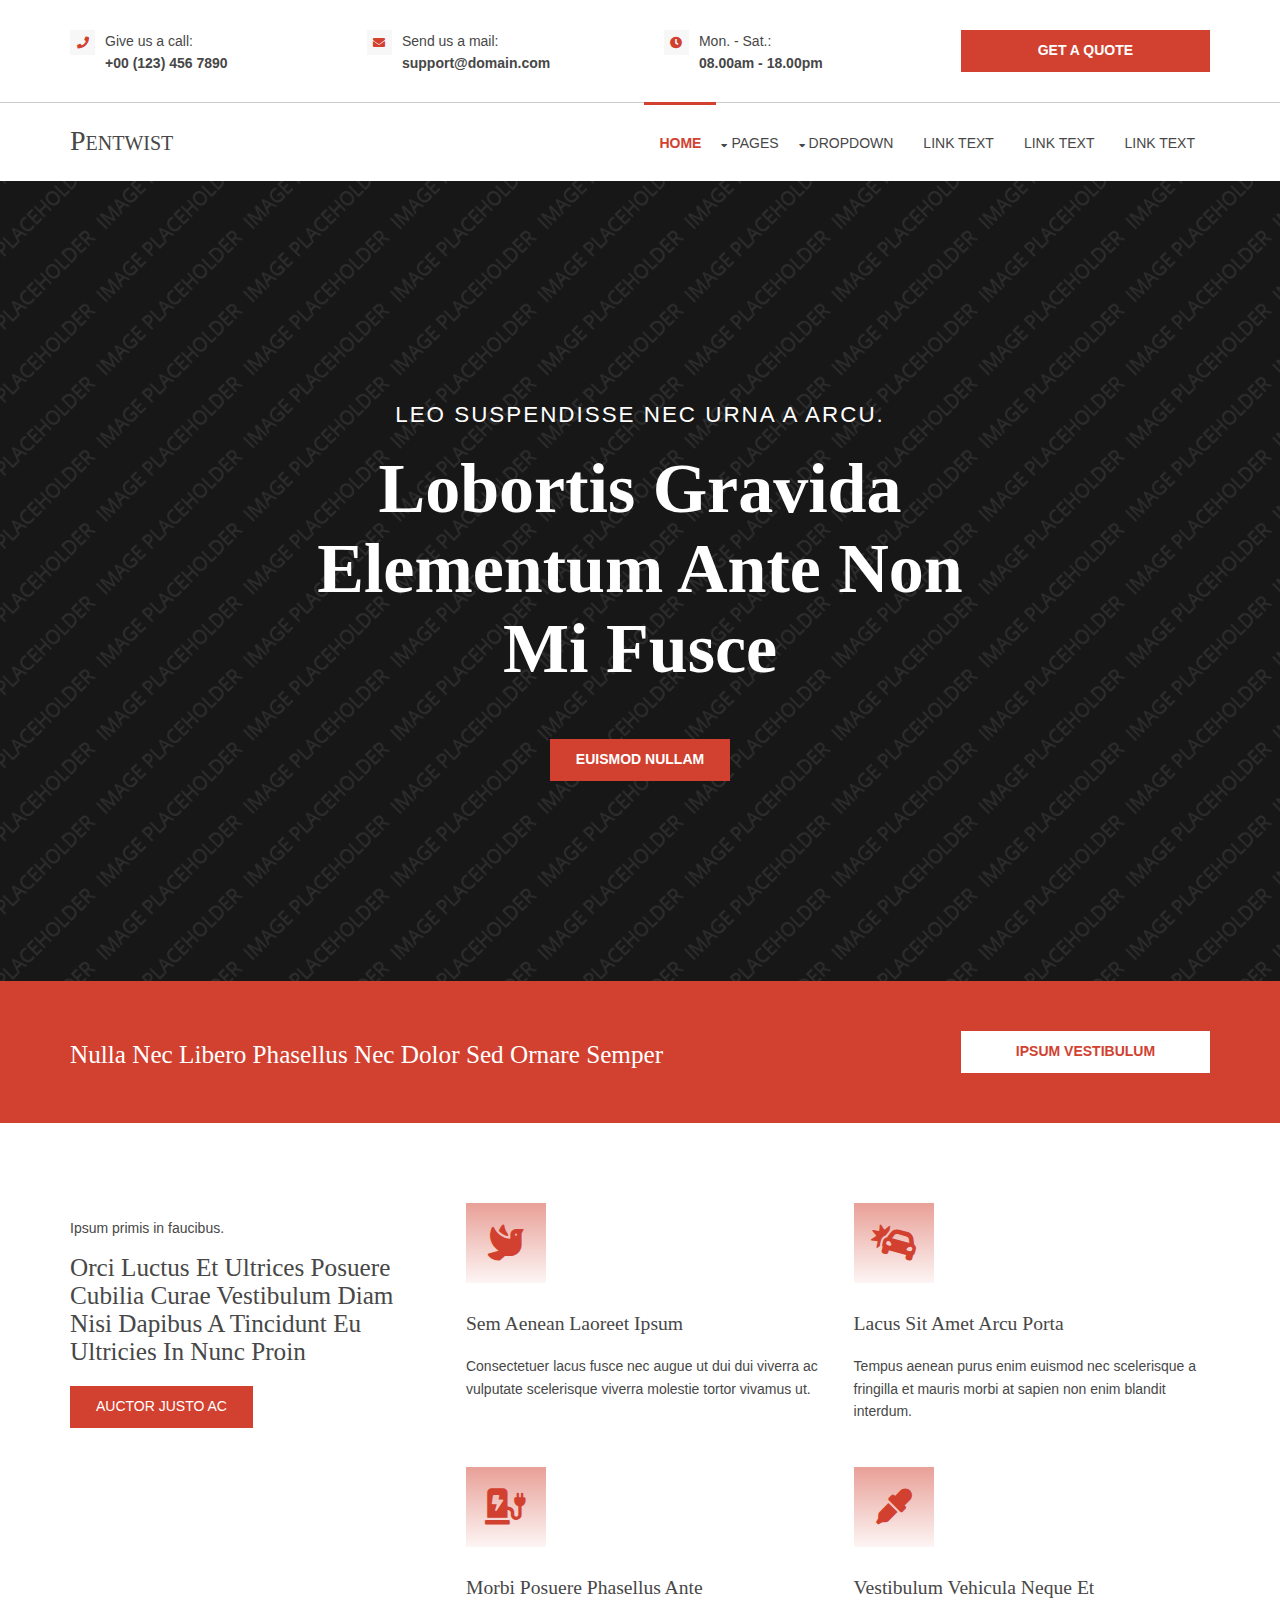
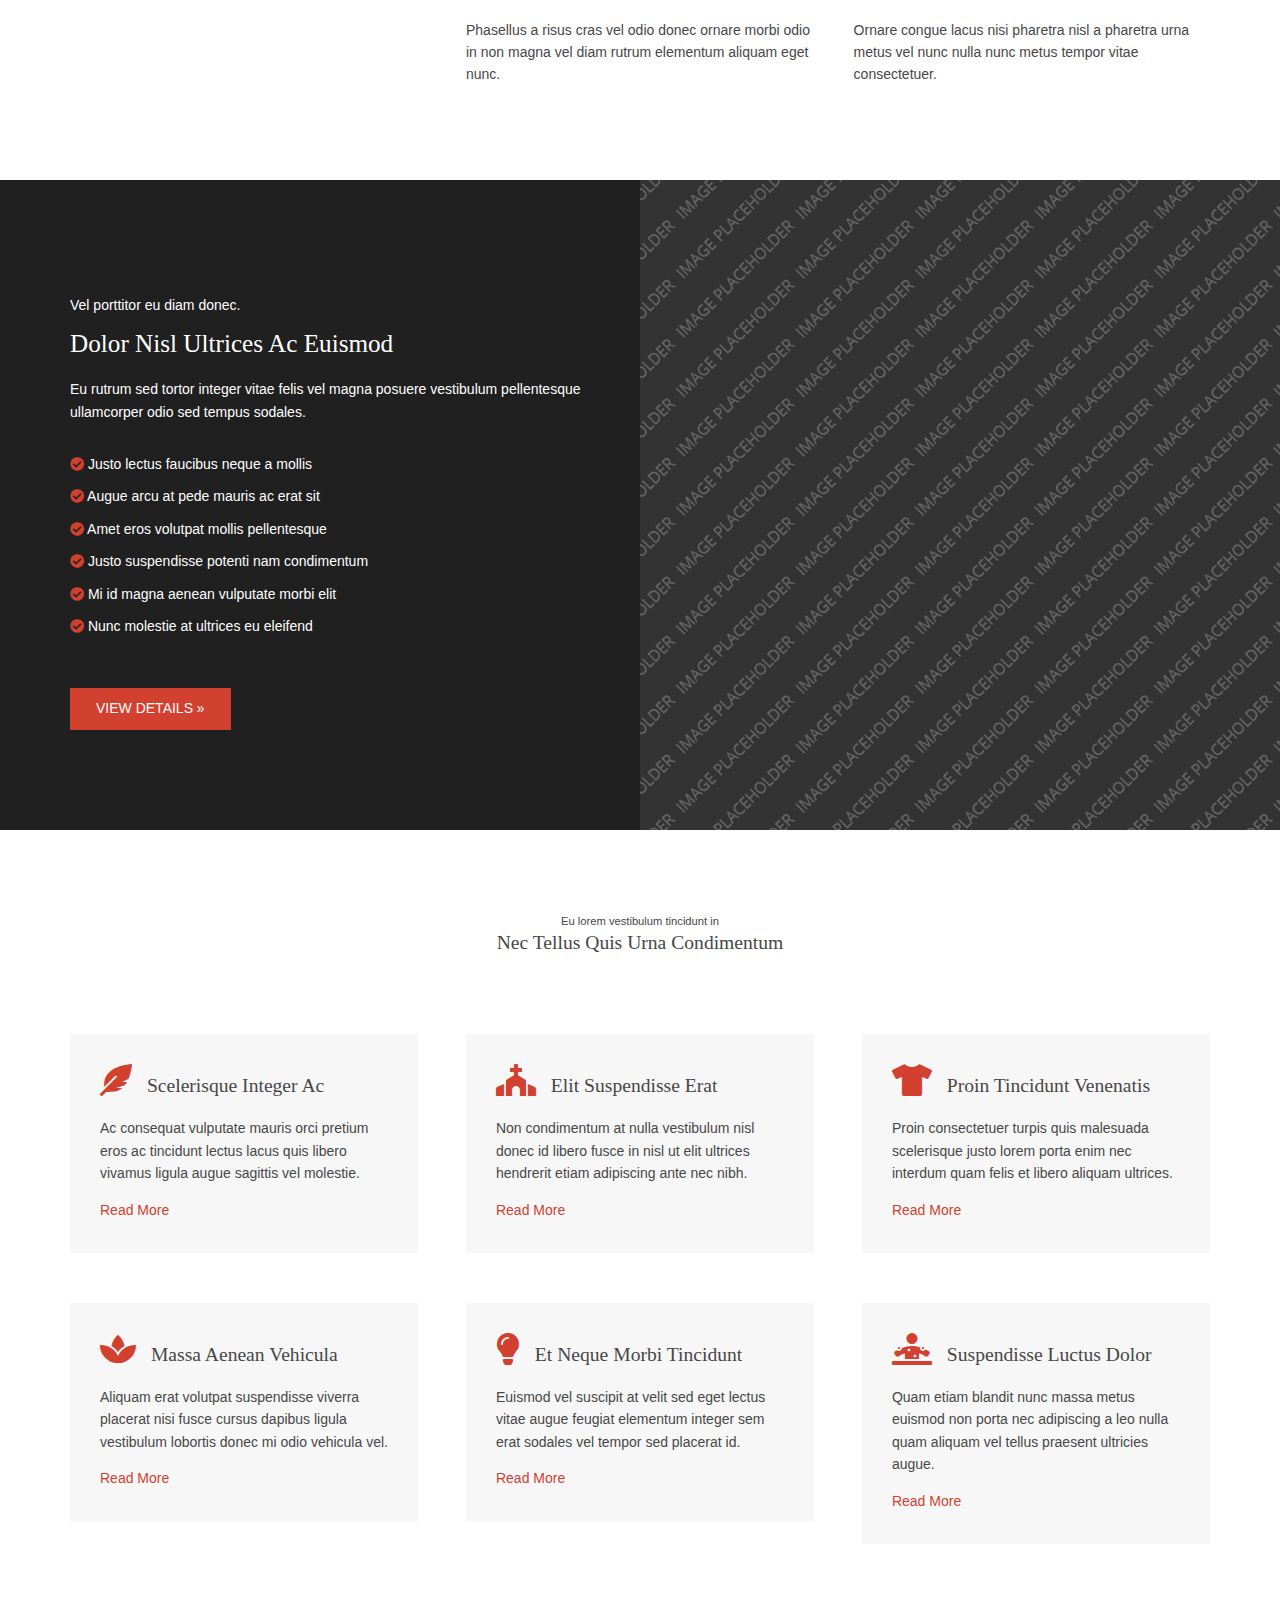
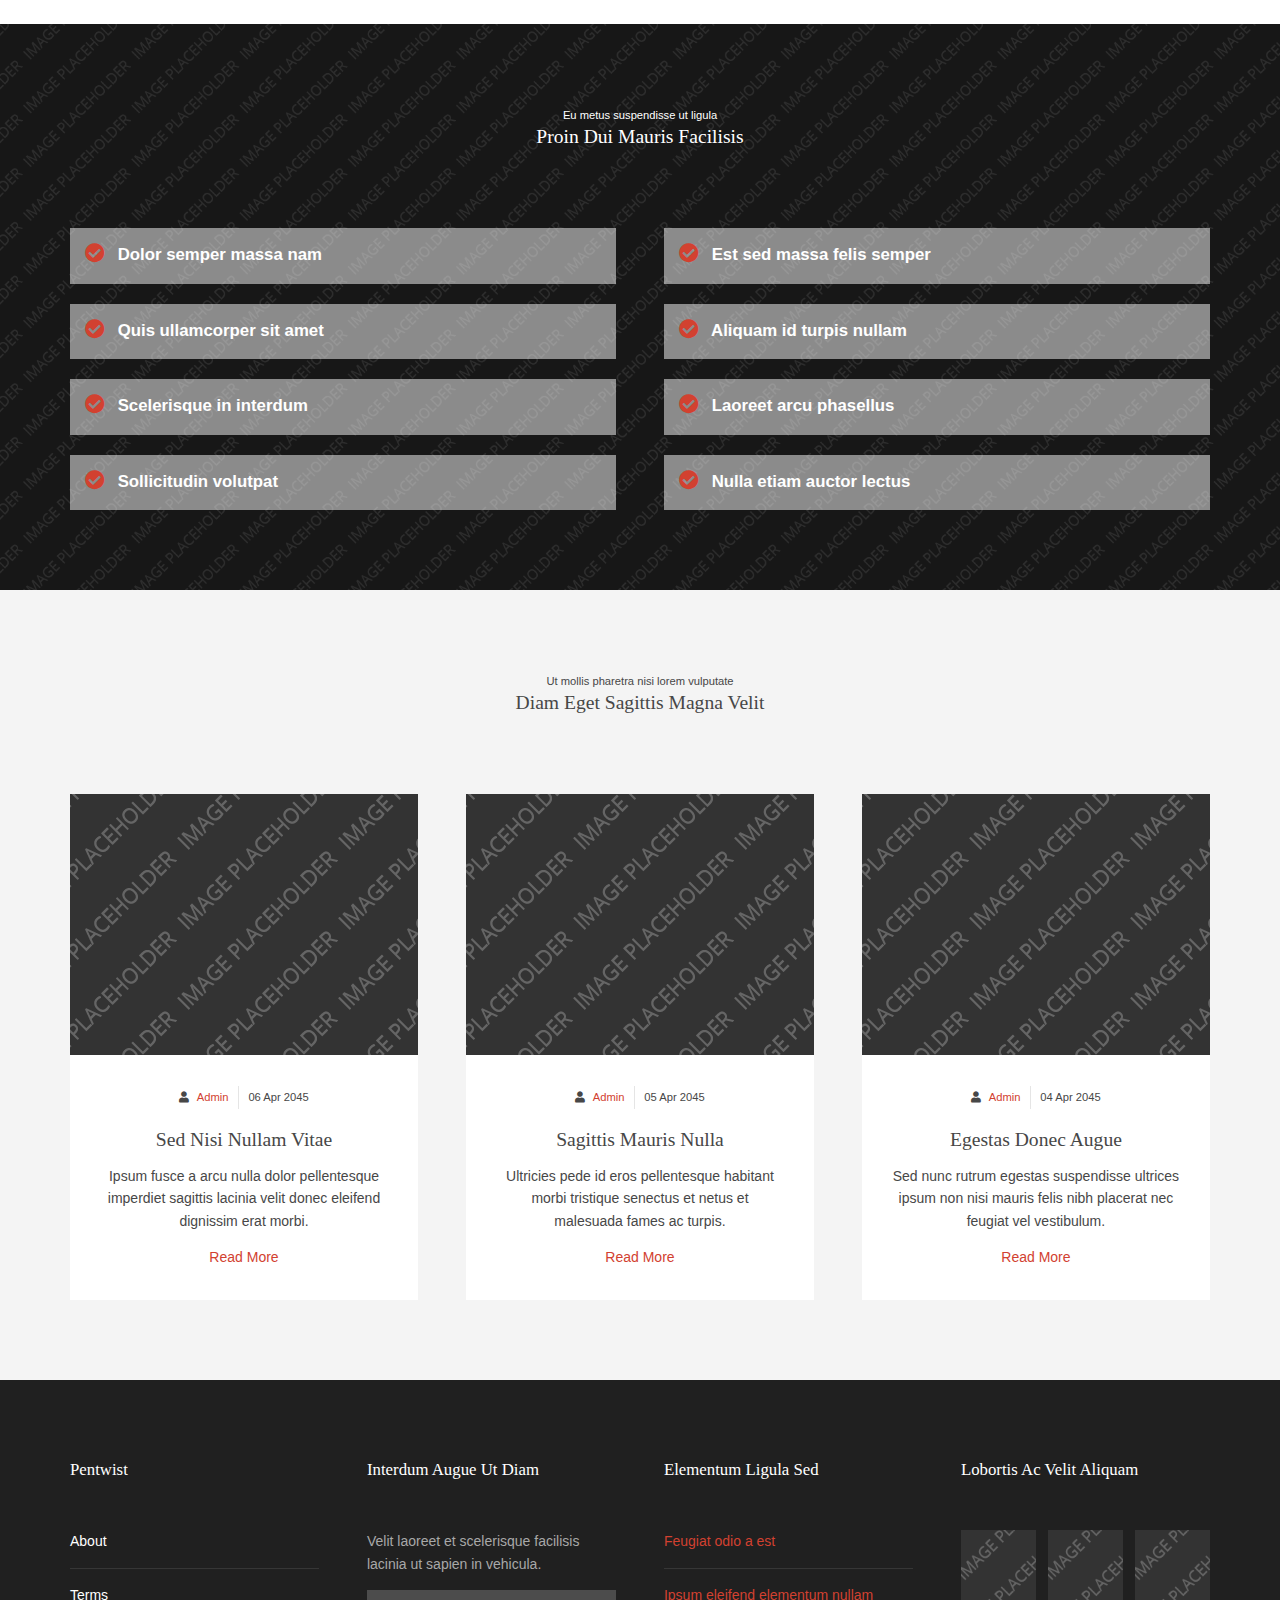
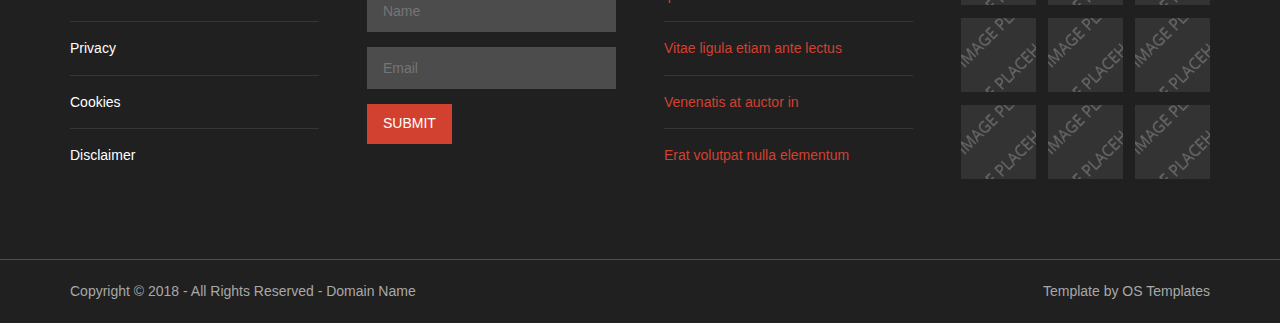
==== index.html @ d720ddd4 "add template" ====
<!DOCTYPE html>
<!--
Template Name: Pentwist
Author: <a href="https://www.os-templates.com/">OS Templates</a>
Author URI: https://www.os-templates.com/
Copyright: OS-Templates.com
Licence: Free to use under our free template licence terms
Licence URI: https://www.os-templates.com/template-terms
-->
<html lang="">
<!-- To declare your language - read more here: https://www.w3.org/International/questions/qa-html-language-declarations -->
<head>
<title>Pentwist</title>
<meta charset="utf-8">
<meta name="viewport" content="width=device-width, initial-scale=1.0, maximum-scale=1.0, user-scalable=no">
<link href="layout/styles/layout.css" rel="stylesheet" type="text/css" media="all">
</head>
<body id="top">
<!-- ################################################################################################ -->
<!-- ################################################################################################ -->
<!-- ################################################################################################ -->
<div class="wrapper row0">
  <section id="ctdetails" class="hoc clear"> 
    <!-- ################################################################################################ -->
    <ul class="nospace clear">
      <li class="one_quarter first">
        <div class="block clear"><a href="#"><i class="fas fa-phone"></i></a> <span>Give us a call: <strong>+00 (123) 456 7890</strong></span></div>
      </li>
      <li class="one_quarter">
        <div class="block clear"><a href="#"><i class="fas fa-envelope"></i></a> <span>Send us a mail: <strong>support@domain.com</strong></span></div>
      </li>
      <li class="one_quarter">
        <div class="block clear"><a href="#"><i class="fas fa-clock"></i></a> <span>Mon. - Sat.: <strong>08.00am - 18.00pm</strong></span></div>
      </li>
      <li class="one_quarter"><a class="btn" href="#"><strong>Get A Quote</strong></a></li>
    </ul>
    <!-- ################################################################################################ -->
  </section>
</div>
<!-- ################################################################################################ -->
<!-- ################################################################################################ -->
<!-- ################################################################################################ -->
<div class="wrapper row1">
  <header id="header" class="hoc clear">
    <div id="logo" class="fl_left"> 
      <!-- ################################################################################################ -->
      <h1><a href="index.html">Pentwist</a></h1>
      <!-- ################################################################################################ -->
    </div>
    <nav id="mainav" class="fl_right"> 
      <!-- ################################################################################################ -->
      <ul class="clear">
        <li class="active"><a href="index.html">Home</a></li>
        <li><a class="drop" href="#">Pages</a>
          <ul>
            <li><a href="pages/gallery.html">Gallery</a></li>
            <li><a href="pages/full-width.html">Full Width</a></li>
            <li><a href="pages/sidebar-left.html">Sidebar Left</a></li>
            <li><a href="pages/sidebar-right.html">Sidebar Right</a></li>
            <li><a href="pages/basic-grid.html">Basic Grid</a></li>
            <li><a href="pages/font-icons.html">Font Icons</a></li>
          </ul>
        </li>
        <li><a class="drop" href="#">Dropdown</a>
          <ul>
            <li><a href="#">Level 2</a></li>
            <li><a class="drop" href="#">Level 2 + Drop</a>
              <ul>
                <li><a href="#">Level 3</a></li>
                <li><a href="#">Level 3</a></li>
                <li><a href="#">Level 3</a></li>
              </ul>
            </li>
            <li><a href="#">Level 2</a></li>
          </ul>
        </li>
        <li><a href="#">Link Text</a></li>
        <li><a href="#">Link Text</a></li>
        <li><a href="#">Link Text</a></li>
      </ul>
      <!-- ################################################################################################ -->
    </nav>
  </header>
</div>
<!-- ################################################################################################ -->
<!-- ################################################################################################ -->
<!-- ################################################################################################ -->
<div class="wrapper bgded overlay" style="background-image:url('images/demo/backgrounds/01.png');">
  <div id="pageintro" class="hoc clear"> 
    <!-- ################################################################################################ -->
    <article>
      <p>Leo suspendisse nec urna a arcu.</p>
      <h3 class="heading">Lobortis gravida elementum ante non mi fusce</h3>
      <footer><a class="btn" href="#"><strong>Euismod nullam</strong></a></footer>
    </article>
    <!-- ################################################################################################ -->
  </div>
</div>
<!-- ################################################################################################ -->
<!-- ################################################################################################ -->
<!-- ################################################################################################ -->
<div class="wrapper coloured">
  <article class="hoc cta clear"> 
    <!-- ################################################################################################ -->
    <h6 class="three_quarter first font-x2">Nulla nec libero phasellus nec dolor sed ornare semper</h6>
    <footer class="one_quarter"><a class="btn" href="#"><strong>Ipsum vestibulum</strong></a></footer>
    <!-- ################################################################################################ -->
  </article>
</div>
<!-- ################################################################################################ -->
<!-- ################################################################################################ -->
<!-- ################################################################################################ -->
<div class="wrapper row3">
  <main class="hoc container clear"> 
    <!-- main body -->
    <!-- ################################################################################################ -->
    <section>
      <article class="one_third first">
        <p>Ipsum primis in faucibus.</p>
        <h6 class="heading font-x2">Orci luctus et ultrices posuere cubilia curae vestibulum diam nisi dapibus a tincidunt eu ultricies in nunc proin</h6>
        <footer><a class="btn" href="#">Auctor justo ac</a></footer>
      </article>
      <div class="two_third">
        <ul class="nospace group">
          <li class="one_half first btmspace-30"><a href="#"><i class="icon btmspace-30 fas fa-dove"></i></a>
            <h6 class="heading">Sem aenean laoreet ipsum</h6>
            <p>Consectetuer lacus fusce nec augue ut dui dui viverra ac vulputate scelerisque viverra molestie tortor vivamus ut.</p>
          </li>
          <li class="one_half btmspace-30"><a href="#"><i class="icon btmspace-30 fas fa-car-crash"></i></a>
            <h6 class="heading">Lacus sit amet arcu porta</h6>
            <p>Tempus aenean purus enim euismod nec scelerisque a fringilla et mauris morbi at sapien non enim blandit interdum.</p>
          </li>
          <li class="one_half first"><a href="#"><i class="icon btmspace-30 fas fa-charging-station"></i></a>
            <h6 class="heading">Morbi posuere phasellus ante</h6>
            <p>Phasellus a risus cras vel odio donec ornare morbi odio in non magna vel diam rutrum elementum aliquam eget nunc.</p>
          </li>
          <li class="one_half last"><a href="#"><i class="icon btmspace-30 fas fa-eye-dropper"></i></a>
            <h6 class="heading">Vestibulum vehicula neque et</h6>
            <p>Ornare congue lacus nisi pharetra nisl a pharetra urna metus vel nunc nulla nunc metus tempor vitae consectetuer.</p>
          </li>
        </ul>
      </div>
    </section>
    <!-- ################################################################################################ -->
    <!-- / main body -->
    <div class="clear"></div>
  </main>
</div>
<!-- ################################################################################################ -->
<!-- ################################################################################################ -->
<!-- ################################################################################################ -->
<div class="wrapper bgded" style="background-image:url('images/demo/backgrounds/01.png');">
  <div class="hoc split clear">
    <section> 
      <!-- ################################################################################################ -->
      <p>Vel porttitor eu diam donec.</p>
      <h6 class="heading font-x2">Dolor nisl ultrices ac euismod</h6>
      <p class="btmspace-30">Eu rutrum sed tortor integer vitae felis vel magna posuere vestibulum pellentesque ullamcorper odio sed tempus sodales.</p>
      <ul class="nospace btmspace-50">
        <li class="btmspace-10"><i class="fas fa-check-circle"></i> Justo lectus faucibus neque a mollis</li>
        <li class="btmspace-10"><i class="fas fa-check-circle"></i> Augue arcu at pede mauris ac erat sit</li>
        <li class="btmspace-10"><i class="fas fa-check-circle"></i> Amet eros volutpat mollis pellentesque</li>
        <li class="btmspace-10"><i class="fas fa-check-circle"></i> Justo suspendisse potenti nam condimentum</li>
        <li class="btmspace-10"><i class="fas fa-check-circle"></i> Mi id magna aenean vulputate morbi elit</li>
        <li><i class="fas fa-check-circle"></i> Nunc molestie at ultrices eu eleifend</li>
      </ul>
      <footer><a class="btn" href="#">View Details &raquo;</a></footer>
      <!-- ################################################################################################ -->
    </section>
  </div>
</div>
<!-- ################################################################################################ -->
<!-- ################################################################################################ -->
<!-- ################################################################################################ -->
<div class="wrapper row3">
  <section id="services" class="hoc container clear"> 
    <!-- ################################################################################################ -->
    <div class="sectiontitle">
      <p class="nospace font-xs">Eu lorem vestibulum tincidunt in</p>
      <h6 class="heading">Nec tellus quis urna condimentum</h6>
    </div>
    <ul class="nospace group grid-3">
      <li class="one_third">
        <article>
          <h6 class="heading"><a href="#"><i class="fas fa-feather-alt"></i></a> Scelerisque integer ac</h6>
          <p>Ac consequat vulputate mauris orci pretium eros ac tincidunt lectus lacus quis libero vivamus ligula augue sagittis vel molestie.</p>
          <footer><a href="#">Read More</a></footer>
        </article>
      </li>
      <li class="one_third">
        <article>
          <h6 class="heading"><a href="#"><i class="fas fa-church"></i></a> Elit suspendisse erat</h6>
          <p>Non condimentum at nulla vestibulum nisl donec id libero fusce in nisl ut elit ultrices hendrerit etiam adipiscing ante nec nibh.</p>
          <footer><a href="#">Read More</a></footer>
        </article>
      </li>
      <li class="one_third">
        <article>
          <h6 class="heading"><a href="#"><i class="fas fa-tshirt"></i></a> Proin tincidunt venenatis</h6>
          <p>Proin consectetuer turpis quis malesuada scelerisque justo lorem porta enim nec interdum quam felis et libero aliquam ultrices.</p>
          <footer><a href="#">Read More</a></footer>
        </article>
      </li>
      <li class="one_third">
        <article>
          <h6 class="heading"><a href="#"><i class="fas fa-spa"></i></a> Massa aenean vehicula</h6>
          <p>Aliquam erat volutpat suspendisse viverra placerat nisi fusce cursus dapibus ligula vestibulum lobortis donec mi odio vehicula vel.</p>
          <footer><a href="#">Read More</a></footer>
        </article>
      </li>
      <li class="one_third">
        <article>
          <h6 class="heading"><a href="#"><i class="fas fa-lightbulb"></i></a> Et neque morbi tincidunt</h6>
          <p>Euismod vel suscipit at velit sed eget lectus vitae augue feugiat elementum integer sem erat sodales vel tempor sed placerat id.</p>
          <footer><a href="#">Read More</a></footer>
        </article>
      </li>
      <li class="one_third">
        <article>
          <h6 class="heading"><a href="#"><i class="fas fa-diagnoses"></i></a> Suspendisse luctus dolor</h6>
          <p>Quam etiam blandit nunc massa metus euismod non porta nec adipiscing a leo nulla quam aliquam vel tellus praesent ultricies augue.</p>
          <footer><a href="#">Read More</a></footer>
        </article>
      </li>
    </ul>
    <!-- ################################################################################################ -->
  </section>
</div>
<!-- ################################################################################################ -->
<!-- ################################################################################################ -->
<!-- ################################################################################################ -->
<div class="bgded overlay" style="background-image:url('images/demo/backgrounds/01.png');">
  <article class="hoc container clear"> 
    <!-- ################################################################################################ -->
    <div class="sectiontitle">
      <p class="nospace font-xs">Eu metus suspendisse ut ligula</p>
      <h6 class="heading">Proin dui mauris facilisis</h6>
    </div>
    <figure id="points" class="group">
      <ul class="nospace group">
        <li><i class="fas fa-check-circle"></i> Dolor semper massa nam</li>
        <li><i class="fas fa-check-circle"></i> Est sed massa felis semper</li>
        <li><i class="fas fa-check-circle"></i> Quis ullamcorper sit amet</li>
        <li><i class="fas fa-check-circle"></i> Aliquam id turpis nullam</li>
        <li><i class="fas fa-check-circle"></i> Scelerisque in interdum</li>
        <li><i class="fas fa-check-circle"></i> Laoreet arcu phasellus</li>
        <li><i class="fas fa-check-circle"></i> Sollicitudin volutpat</li>
        <li><i class="fas fa-check-circle"></i> Nulla etiam auctor lectus</li>
      </ul>
    </figure>
    <!-- ################################################################################################ -->
  </article>
</div>
<!-- ################################################################################################ -->
<!-- ################################################################################################ -->
<!-- ################################################################################################ -->
<div class="wrapper row2">
  <section class="hoc container clear"> 
    <!-- ################################################################################################ -->
    <div class="sectiontitle">
      <p class="nospace font-xs">Ut mollis pharetra nisi lorem vulputate</p>
      <h6 class="heading">Diam eget sagittis magna velit</h6>
    </div>
    <ul id="latest" class="nospace group grid-3">
      <li class="one_third">
        <article>
          <figure><a class="imgover" href="#"><img src="images/demo/348x261.png" alt=""></a></figure>
          <div class="excerpt">
            <ul class="nospace meta clear">
              <li><i class="fas fa-user"></i> <a href="#">Admin</a></li>
              <li>
                <time datetime="2045-04-06T08:15+00:00">06 Apr 2045</time>
              </li>
            </ul>
            <h6 class="heading">Sed nisi nullam vitae</h6>
            <p>Ipsum fusce a arcu nulla dolor pellentesque imperdiet sagittis lacinia velit donec eleifend dignissim erat morbi.</p>
            <footer><a href="#">Read More</a></footer>
          </div>
        </article>
      </li>
      <li class="one_third">
        <article>
          <figure><a class="imgover" href="#"><img src="images/demo/348x261.png" alt=""></a></figure>
          <div class="excerpt">
            <ul class="nospace meta clear">
              <li><i class="fas fa-user"></i> <a href="#">Admin</a></li>
              <li>
                <time datetime="2045-04-05T08:15+00:00">05 Apr 2045</time>
              </li>
            </ul>
            <h6 class="heading">Sagittis mauris nulla</h6>
            <p>Ultricies pede id eros pellentesque habitant morbi tristique senectus et netus et malesuada fames ac turpis.</p>
            <footer><a href="#">Read More</a></footer>
          </div>
        </article>
      </li>
      <li class="one_third">
        <article>
          <figure><a class="imgover" href="#"><img src="images/demo/348x261.png" alt=""></a></figure>
          <div class="excerpt">
            <ul class="nospace meta clear">
              <li><i class="fas fa-user"></i> <a href="#">Admin</a></li>
              <li>
                <time datetime="2045-04-04T08:15+00:00">04 Apr 2045</time>
              </li>
            </ul>
            <h6 class="heading">Egestas donec augue</h6>
            <p>Sed nunc rutrum egestas suspendisse ultrices ipsum non nisi mauris felis nibh placerat nec feugiat vel vestibulum.</p>
            <footer><a href="#">Read More</a></footer>
          </div>
        </article>
      </li>
    </ul>
    <!-- ################################################################################################ -->
  </section>
</div>
<!-- ################################################################################################ -->
<!-- ################################################################################################ -->
<!-- ################################################################################################ -->
<div class="wrapper row4">
  <footer id="footer" class="hoc clear"> 
    <!-- ################################################################################################ -->
    <div class="one_quarter first">
      <h6 class="heading">Pentwist</h6>
      <nav>
        <ul class="nospace linklist">
          <li><a href="#">About</a></li>
          <li><a href="#">Terms</a></li>
          <li><a href="#">Privacy</a></li>
          <li><a href="#">Cookies</a></li>
          <li><a href="#">Disclaimer</a></li>
        </ul>
      </nav>
    </div>
    <div class="one_quarter">
      <h6 class="heading">Interdum augue ut diam</h6>
      <p class="nospace btmspace-15">Velit laoreet et scelerisque facilisis lacinia ut sapien in vehicula.</p>
      <form action="#" method="post">
        <fieldset>
          <legend>Newsletter:</legend>
          <input class="btmspace-15" type="text" value="" placeholder="Name">
          <input class="btmspace-15" type="text" value="" placeholder="Email">
          <button class="btn" type="submit" value="submit">Submit</button>
        </fieldset>
      </form>
    </div>
    <div class="one_quarter">
      <h6 class="heading">Elementum ligula sed</h6>
      <ul class="nospace linklist">
        <li><a href="#">Feugiat odio a est</a></li>
        <li><a href="#">Ipsum eleifend elementum nullam</a></li>
        <li><a href="#">Vitae ligula etiam ante lectus</a></li>
        <li><a href="#">Venenatis at auctor in</a></li>
        <li><a href="#">Erat volutpat nulla elementum</a></li>
      </ul>
    </div>
    <div class="one_quarter last">
      <h6 class="heading">Lobortis ac velit aliquam</h6>
      <ul class="nospace clear latestimg">
        <li><a class="imgover" href="#"><img src="images/demo/100x100.png" alt=""></a></li>
        <li><a class="imgover" href="#"><img src="images/demo/100x100.png" alt=""></a></li>
        <li><a class="imgover" href="#"><img src="images/demo/100x100.png" alt=""></a></li>
        <li><a class="imgover" href="#"><img src="images/demo/100x100.png" alt=""></a></li>
        <li><a class="imgover" href="#"><img src="images/demo/100x100.png" alt=""></a></li>
        <li><a class="imgover" href="#"><img src="images/demo/100x100.png" alt=""></a></li>
        <li><a class="imgover" href="#"><img src="images/demo/100x100.png" alt=""></a></li>
        <li><a class="imgover" href="#"><img src="images/demo/100x100.png" alt=""></a></li>
        <li><a class="imgover" href="#"><img src="images/demo/100x100.png" alt=""></a></li>
      </ul>
    </div>
    <!-- ################################################################################################ -->
  </footer>
</div>
<!-- ################################################################################################ -->
<!-- ################################################################################################ -->
<!-- ################################################################################################ -->
<div class="wrapper row5">
  <div id="copyright" class="hoc clear"> 
    <!-- ################################################################################################ -->
    <p class="fl_left">Copyright &copy; 2018 - All Rights Reserved - <a href="#">Domain Name</a></p>
    <p class="fl_right">Template by <a target="_blank" href="https://www.os-templates.com/" title="Free Website Templates">OS Templates</a></p>
    <!-- ################################################################################################ -->
  </div>
</div>
<!-- ################################################################################################ -->
<!-- ################################################################################################ -->
<!-- ################################################################################################ -->
<a id="backtotop" href="#top"><i class="fas fa-chevron-up"></i></a>
<!-- JAVASCRIPTS -->
<script src="layout/scripts/jquery.min.js"></script>
<script src="layout/scripts/jquery.backtotop.js"></script>
<script src="layout/scripts/jquery.mobilemenu.js"></script>
</body>
</html>
---- layout/styles/layout.css ----
@charset "utf-8";
/*
Template Name: Pentwist
Author: <a href="https://www.os-templates.com/">OS Templates</a>
Author URI: https://www.os-templates.com/
Copyright: OS-Templates.com
Licence: Free to use under our free template licence terms
Licence URI: https://www.os-templates.com/template-terms
File: Layout CSS
*/

@import url("fontawesome-free/css/all.min.css");
@import url("framework.css");

/* Rows
--------------------------------------------------------------------------------------------------------------- */
.row0, .row0 a{}
.row1{border-top:1px solid;}
.row2, .row2 a{}
.row3, .row3 a{}
.row4, .row4 a{}
.row5{border-top:1px solid;}


/* Contact Details
--------------------------------------------------------------------------------------------------------------- */
#ctdetails{padding:30px 0;}

#ctdetails ul{}
#ctdetails ul li{}
#ctdetails ul li:last-child{margin-bottom:0;}/* Used when elements stack in small viewports */
#ctdetails ul li div{position:relative; padding:0 0 0 35px; line-height:1; word-wrap:break-word;}
#ctdetails ul li div i{position:absolute; top:0; left:0; width:25px; height:25px; line-height:25px; font-size:12px; text-align:center;}
#ctdetails ul li div span{display:block; padding:4px 0 0 0;}
#ctdetails ul li div strong{display:block; margin:8px 0 0 0;}
#ctdetails > ul > li:last-child .btn{display:block; text-align:center; font-weight:700;}


/* Header
--------------------------------------------------------------------------------------------------------------- */
#header{}

#header #logo{margin:22px 0 0 0;}
#header #logo h1{margin:0; padding:0; font-size:2rem; font-variant:small-caps;}


/* Page Intro
--------------------------------------------------------------------------------------------------------------- */
#pageintro{padding:200px 0;}

#pageintro article{display:block; max-width:65%; margin:0 auto; text-transform:capitalize; text-align:center;}
#pageintro p:first-of-type{font-size:1.6rem; letter-spacing:2px; text-transform:uppercase;}
#pageintro .heading{font-size:5rem; font-weight:700;}
#pageintro footer{margin-top:50px;}


/* Click to Action
--------------------------------------------------------------------------------------------------------------- */
.cta{padding:50px 0;}

.cta > :first-child{margin-top:10px;}
.cta > :last-child{margin-bottom:0;}/* Used when elements stack in smaller viewports */
.cta footer{text-align:center;}
.cta footer a{display:block;}


/* Split Box
--------------------------------------------------------------------------------------------------------------- */
.split{}

.split section{display:block; position:relative; float:left; width:50%; padding:100px 50px 100px 0;}
.split section::after{display:block; position:absolute; top:0; right:100%; bottom:0; left:-1000%; content:"";}


/* Content Area
--------------------------------------------------------------------------------------------------------------- */
.container{padding:80px 0;}

/* Content */
.container .content{}

.sectiontitle{display:block; max-width:55%; margin:0 auto 80px; text-align:center;}
.sectiontitle *{margin:0;}

.icon{display:inline-block; width:80px; height:80px; line-height:80px; font-size:36px; text-align:center;}

.grid-3 > li{margin-bottom:50px;}
.grid-3 > li:nth-last-child(-n+3){margin-bottom:0;}/* Removes bottom margin from the last line of items - margin is restored in the media queries when items stack */
.grid-3 > li:nth-child(3n+1){margin-left:0; clear:left;}/* Removes the need to add class="first" */

/* Services */
#services{}
#services article{padding:30px; border-bottom:2px solid;}
#services i{margin-right:10px; font-size:32px;}

/* Points */
#points{}
#points ul{font-size:1.2rem; font-weight:700;}
#points li{display:block; position:relative; float:left; width:47.89473%; margin:0 0 20px 4.21052%; padding:15px; border-bottom:2px solid;}/* Here we use the 50% grid */
#points li:nth-child(odd){margin-left:0; clear:left;}
#points li:nth-last-child(2), #points li:last-child{margin-bottom:0;}
#points li i{margin-right:8px; font-size:1.4rem;}

/* Latest */
#latest{text-align:center;}
#latest > li:last-child{margin-bottom:0;}/* Used when elements stack in small viewports */
#latest article{}
#latest article figure{}
#latest article figure > a{}
#latest article .excerpt{padding:30px; border-bottom:2px solid;}
#latest article .excerpt .heading{margin:0 0 8px 0;}
#latest article .excerpt .meta{display:block; margin:0 0 20px 0;}
#latest article .excerpt .meta li{display:inline-block; margin-right:5px; padding-right:10px; border-right:1px solid; font-size:.8rem;}
#latest article .excerpt .meta li:last-child{margin-right:0; padding-right:0; border-right:none;}
#latest article .excerpt .meta li i{margin-right:5px;}

/* Comments */
#comments ul{margin:0 0 40px 0; padding:0; list-style:none;}
#comments li{margin:0 0 10px 0; padding:15px;}
#comments .avatar{float:right; margin:0 0 10px 10px; padding:3px; border:1px solid;}
#comments address{font-weight:bold;}
#comments time{font-size:smaller;}
#comments .comcont{display:block; margin:0; padding:0;}
#comments .comcont p{margin:10px 5px 10px 0; padding:0;}

#comments form{display:block; width:100%;}
#comments input, #comments textarea{width:100%; padding:10px; border:1px solid;}
#comments textarea{overflow:auto;}
#comments div{margin-bottom:15px;}
#comments input[type="submit"], #comments input[type="reset"]{display:inline-block; width:auto; min-width:150px; margin:0; padding:8px 5px; cursor:pointer;}

/* Sidebar */
.container .sidebar{}

.sidebar .sdb_holder{margin-bottom:50px;}
.sidebar .sdb_holder:last-child{margin-bottom:0;}


/* Footer
--------------------------------------------------------------------------------------------------------------- */
#footer{padding:80px 0;}

#footer .heading{margin-bottom:50px; font-size:1.2rem;}
#footer p + .faico{margin-top:30px;}

#footer input, #footer button{border:1px solid;}
#footer input{display:block; width:100%; padding:12px 15px;}
#footer button{padding:10px 15px 12px; font-size:1rem;}

#footer .linklist li{display:block; margin-bottom:15px; padding:0 0 15px 0; border-bottom:1px solid;}
#footer .linklist li:last-child{margin:0; padding:0; border:none;}
#footer .linklist li::before, #footer .linklist li::after{display:table; content:"";}
#footer .linklist li, #footer .linklist li::after{clear:both;}

#footer .latestimg{}
#footer .latestimg > li{display:inline-block; float:left; width:30%; margin:0 0 5% 5%;}
#footer .latestimg > li:nth-last-child(-n+3){margin-bottom:0;}/* Removes bottom margin from the last three items - margin is restored in the media queries when items stack */
#footer .latestimg > li:nth-child(3n+1){margin-left:0; clear:left;}/* Removes the need to add class="first" */
#footer .latestimg > li img{width:100%;}/* Force the image to resize to take the full space - may have to be changed for tablets, depends on personal preference */
#footer .latestimg > li a.imgover{display:block;}

#footer nav{display:block;}


/* Copyright
--------------------------------------------------------------------------------------------------------------- */
#copyright{padding:20px 0;}
#copyright *{margin:0; padding:0;}


/* Transition Fade
This gives a smooth transition to "ALL" elements used in the layout - other than the navigation form used in mobile devices
If you don't want it to fade all elements, you have to list the ones you want to be faded individually
Delete it completely to stop fading
--------------------------------------------------------------------------------------------------------------- */
*, *::before, *::after{transition:all .3s ease-in-out;}
#mainav form *{transition:none !important;}


/* ------------------------------------------------------------------------------------------------------------ */
/* ------------------------------------------------------------------------------------------------------------ */
/* ------------------------------------------------------------------------------------------------------------ */
/* ------------------------------------------------------------------------------------------------------------ */
/* ------------------------------------------------------------------------------------------------------------ */


/* Navigation
--------------------------------------------------------------------------------------------------------------- */
nav ul, nav ol{margin:0; padding:0; list-style:none;}

#mainav, #breadcrumb, .sidebar nav{line-height:normal;}
#mainav .drop::after, #mainav li li .drop::after, #breadcrumb li a::after, .sidebar nav a::after{position:absolute; font-family:"Font Awesome 5 Free"; font-weight:900; font-size:10px; line-height:10px;}

/* Top Navigation */
#mainav{position:relative; margin-top:-1px;}
#mainav ul{text-transform:uppercase;}
#mainav ul ul{position:absolute; width:180px; text-transform:none; z-index:9999;}
#mainav ul ul ul{left:180px; top:0;}
#mainav li{display:block; position:relative; float:left; margin:0; padding:0;}
#mainav li:last-child{margin-right:0;}
#mainav li li{width:100%; margin:0;}
#mainav li a{display:block; padding:30px 15px; border:solid; border-width:3px 0 0 0;}
#mainav li li a{border-width:0 0 1px 0;}
#mainav .drop{padding-left:15px;}
#mainav li li a, #mainav li li .drop{display:block; margin:0; padding:10px 15px;}
#mainav .drop::after, #mainav li li .drop::after{content:"\f0d7";}
#mainav .drop::after{top:38px; left:5px;}
#mainav li li .drop::after{top:15px; left:5px;}
#mainav .active a{font-weight:700;}
#mainav li li a, #mainav .active li a{font-weight:400;}
#mainav ul ul{visibility:hidden; opacity:0;}
#mainav ul li:hover > ul{visibility:visible; opacity:1;}

#mainav form{display:none; width:100%; margin:0; padding:0;}
#mainav form select, #mainav form select option{display:block; cursor:pointer; outline:none;}
#mainav form select{width:100%; padding:5px; border:1px solid;}
#mainav form select option{margin:5px; padding:0; border:none;}

/* Breadcrumb */
#breadcrumb{padding:150px 0 30px; text-align:right;}
#breadcrumb ul{margin:0; padding:0; list-style:none; text-transform:uppercase;}
#breadcrumb li{display:inline-block; margin:0 6px 0 0; padding:0;}
#breadcrumb li a{display:block; position:relative; margin:0; padding:0 12px 0 0; font-size:12px;}
#breadcrumb li a::after{top:4px; right:0; content:"\f0da";}
#breadcrumb li:last-child a{margin:0; padding:0;}
#breadcrumb li:last-child a::after{display:none;}
#breadcrumb .heading{margin:0; font-size:2rem;}

/* Sidebar Navigation */
.sidebar nav{display:block; width:100%;}
.sidebar nav li{margin:0 0 3px 0; padding:0;}
.sidebar nav a{display:block; position:relative; margin:0; padding:5px 10px 5px 15px; text-decoration:none; border:solid; border-width:0 0 1px 0;}
.sidebar nav a::after{top:10px; left:5px; content:"\f0da";}
.sidebar nav ul ul a{padding-left:35px;}
.sidebar nav ul ul a::after{left:25px;}
.sidebar nav ul ul ul a{padding-left:55px;}
.sidebar nav ul ul ul a::after{left:45px;}

/* Pagination */
.pagination{display:block; width:100%; text-align:center; clear:both;}
.pagination li{display:inline-block; margin:0 2px 0 0;}
.pagination li:last-child{margin-right:0;}
.pagination a, .pagination strong{display:block; padding:8px 11px; border:1px solid; background-clip:padding-box; font-weight:normal;}

/* Back to Top */
#backtotop{z-index:999; display:inline-block; position:fixed; visibility:hidden; bottom:20px; right:20px; width:36px; height:36px; line-height:36px; font-size:16px; text-align:center; opacity:.2;}
#backtotop i{display:block; width:100%; height:100%; line-height:inherit;}
#backtotop.visible{visibility:visible; opacity:.5;}
#backtotop:hover{opacity:1;}


/* Tables
--------------------------------------------------------------------------------------------------------------- */
table, th, td{border:1px solid; border-collapse:collapse; vertical-align:top;}
table, th{table-layout:auto;}
table{width:100%; margin-bottom:15px;}
th, td{padding:5px 8px;}
td{border-width:0 1px;}


/* Gallery
--------------------------------------------------------------------------------------------------------------- */
#gallery{display:block; width:100%; margin-bottom:50px;}
#gallery figure figcaption{display:block; width:100%; clear:both;}
#gallery li{margin-bottom:30px;}


/* Font Awesome Social Icons
--------------------------------------------------------------------------------------------------------------- */
.faico{margin:0; padding:0; list-style:none;}
.faico li{display:inline-block; margin:8px 5px 0 0; padding:0; line-height:normal;}
.faico li:last-child{margin-right:0;}
.faico a{display:inline-block; width:36px; height:36px; line-height:36px; font-size:18px; text-align:center;}

.faico a{color:inherit; background-color:rgba(255,255,255,.2);}
.faico a:hover{color:#FFFFFF;}

.faicon-dribble:hover{background-color:#EA4C89;}
.faicon-facebook:hover{background-color:#3B5998;}
.faicon-google-plus:hover{background-color:#DB4A39;}
.faicon-linkedin:hover{background-color:#0E76A8;}
.faicon-twitter:hover{background-color:#00ACEE;}
.faicon-vk:hover{background-color:#4E658E;}


/* ------------------------------------------------------------------------------------------------------------ */
/* ------------------------------------------------------------------------------------------------------------ */
/* ------------------------------------------------------------------------------------------------------------ */
/* ------------------------------------------------------------------------------------------------------------ */
/* ------------------------------------------------------------------------------------------------------------ */


/* Colours
--------------------------------------------------------------------------------------------------------------- */
body{color:#A8A8A8; background-color:#202020;}
a{color:#D24130;}
a:active, a:focus{background:transparent !important;}/* IE10 + 11 Bugfix - prevents grey background */
hr, .borderedbox{border-color:#D7D7D7;}
label span{color:#FF0000; background-color:inherit;}
input:focus, textarea:focus, *:required:focus{border-color:#D24130 !important;}

.overlay{color:#FFFFFF; background-color:inherit;}
.overlay::after{color:inherit; background-color:rgba(0,0,0,.55);}
.overlay.light{color:#474747;}
.overlay.light::after{background-color:rgba(255,255,255,.7);}

.btn, .btn.inverse:hover{color:#FFFFFF; background-color:#D24130; border-color:#D24130;}
.coloured .btn, .coloured .btn.inverse:hover{color:#D24130; background-color:#FFFFFF; border-color:#FFFFFF;}
.btn:hover, .btn.inverse{color:inherit; background-color:transparent; border-color:inherit;}

.imgover:hover::before{background-color:rgba(210,65,48,.3)/* #D24130 */;}
.imgover, .imgover:hover::after{color:#FFFFFF;}


/* Rows */
.row0{color:#474747; background-color:#FFFFFF;}
.row1{color:#474747; background-color:#FFFFFF; border-color:rgba(0,0,0,.2);}
.row2{color:#474747; background-color:#F4F4F4;}
.row3{color:#474747; background-color:#FFFFFF;}
.row4{color:#A8A8A8; background-color:#202020;}
.row5, .row5 a{color:#A8A8A8; background-color:#202020;}
.row5{border-color:rgba(255,255,255,.2);}

.coloured{color:#FFFFFF; background-color:#D24130;}


/* Contact Details */
#ctdetails ul li div i{color:inherit; background-color:rgba(0,0,0,.03);}
#ctdetails ul li div:hover i{color:#FFFFFF; background-color:#D24130;}


/* Header */
#header #logo a{color:inherit;}


/* Split Box */
.split section, .split section::after{color:#FFFFFF; background-color:#202020;}
.split section i{color:#D24130;}


/* Content */
.icon{color:inherit; background:linear-gradient(to bottom, rgba(210,65,48,.5), rgba(210,65,48,.05)/* #D24130 */);}
.icon:hover{color:#FFFFFF; background:#D24130;}

#services article{color:inherit; background-color:rgba(0,0,0,.03); border-color:transparent;}
#services article:hover{color:#FFFFFF; background-color:#202020; border-color:#D24130;}

#points{}
#points li{color:#FFFFFF; background-color:rgba(255,255,255,.5); border-color:transparent;}
#points li:hover{color:#474747; background-color:#FFFFFF; border-color:#D24130;}
#points li i{color:#D24130;}

#latest article .excerpt{color:#474747; background-color:#FFFFFF; border-color:transparent;}
#latest article .excerpt:hover{border-color:#D24130;}
#latest article .excerpt .meta li{border-color:rgba(0,0,0,.1);}


/* Footer */
#footer .heading{color:#FFFFFF;}
#footer hr, #footer .borderedbox, #footer .linklist li{border-color:rgba(255,255,255,.1);}

#footer input, #footer button{border-color:transparent;}
#footer input{color:#FFFFFF; background-color:rgba(255,255,255,.2);}
#footer input:focus{background-color:#D24130;}
#footer button{color:#FFFFFF; background-color:#D24130;}
#footer button:hover{color:inherit; background-color:transparent; border-color:inherit;}

#footer nav a{color:#FFFFFF;}
#footer nav a:hover{color:#D24130;}


/* Copyright */
#copyright{border-color:rgba(255,255,255,.2);}


/* Navigation */
#mainav li a{color:inherit; border-color:transparent;}
#mainav .active a, #mainav a:hover, #mainav li:hover > a{color:#D24130; background-color:inherit; border-color:#D24130;}
#mainav li li a, #mainav .active li a{color:#FFFFFF; background-color:rgba(210,65,48,.5); border-color:rgba(210,65,48,.5);/* #D24130 */}
#mainav li li:hover > a, #mainav .active .active > a{color:#FFFFFF; background-color:#D24130; border-color:rgba(210,65,48,.5);/* #D24130 */}
#mainav form select{color:#474747; background-color:#FFFFFF; border-color:#D7D7D7;}

#breadcrumb *{color:#FFFFFF; background-color:inherit;}
#breadcrumb li:last-child a{color:#D24130;}

.container .sidebar nav a{color:inherit; border-color:#D7D7D7;}
.container .sidebar nav a:hover{color:#D24130;}

.pagination a, .pagination strong{border-color:#D7D7D7;}
.pagination .current *{color:#FFFFFF; background-color:#D24130;}

#backtotop{color:#FFFFFF; background-color:#D24130;}


/* Tables + Comments */
table, th, td, #comments .avatar, #comments input, #comments textarea{border-color:#D7D7D7;}
th{color:#FFFFFF; background-color:#373737;}
tr, #comments li, #comments input[type="submit"], #comments input[type="reset"]{color:inherit; background-color:#FBFBFB;}
tr:nth-child(even), #comments li:nth-child(even){color:inherit; background-color:#F7F7F7;}
table a, #comments a{background-color:inherit;}


/* ------------------------------------------------------------------------------------------------------------ */
/* ------------------------------------------------------------------------------------------------------------ */
/* ------------------------------------------------------------------------------------------------------------ */
/* ------------------------------------------------------------------------------------------------------------ */
/* ------------------------------------------------------------------------------------------------------------ */


/* Media Queries
--------------------------------------------------------------------------------------------------------------- */
@-ms-viewport{width:device-width;}


/* Max Wrapper Width - Laptop, Desktop etc.
--------------------------------------------------------------------------------------------------------------- */
@media screen and (min-width:1140px){
	.hoc{max-width:1140px;}
}

@media screen and (min-width:978px) and (max-width:1140px){
	.hoc{max-width:95%;}
}


/* Mobile Devices
--------------------------------------------------------------------------------------------------------------- */
@media screen and (max-width:978px){
	.hoc{max-width:90%;}

	#header{padding:30px;}
	#header #logo{margin-top:0;}

	#mainav{}
	#mainav ul{display:none;}
	#mainav form{display:block; margin-top:2px;}

	#breadcrumb{}

	.container{}
	#comments input[type="reset"]{margin-top:10px;}
	.pagination li{display:inline-block; margin:0 5px 5px 0;}

	#footer{}

	#copyright{}
	#copyright p:first-of-type{margin-bottom:10px;}
}

@media screen and (max-width:750px){
	.imgl, .imgr{display:inline-block; float:none; margin:0 0 10px 0;}
	.fl_left, .fl_right{display:block; float:none;}
	.one_half, .one_third, .two_third, .one_quarter, .two_quarter, .three_quarter{display:block; float:none; width:auto; margin:0 0 30px 0;}
	.last, .group .group > *:last-child, .clear .clear > *:last-child, .clear .group > *:last-child, .group .clear > *:last-child{margin-bottom:0;}/* Experimental - Needs more testing in different situations, stops double margin when stacking */

	#header{text-align:center;}
	#header #logo{margin:0 0 15px 0;}

	#pageintro article{max-width:none;}
	#pageintro .heading{margin-bottom:20px; font-size:2.5rem;}

	.cta > :first-child{margin-top:0; text-align:center;}
	.cta footer a{display:inline-block;}

	.sectiontitle{max-width:none;}
	.grid-3{margin:0 auto; max-width:348px;}/* Restrict the width to the one_third grid element in smaller devices */
	.grid-3 > li:nth-last-child(-n+3){margin-bottom:50px;}
	.grid-3 > li:last-child{margin-bottom:0;}

	#latest > li{margin:0 auto 50px;}

	#footer{}
	#footer .latestimg > li, #footer .latestimg > li:nth-last-child(-n+3){display:inline-block; float:none; width:auto; margin:0 5% 5% 0;}
	#footer .latestimg > li:last-child{margin-bottom:0;}
	#footer .latestimg > li img{width:auto;}
}

@media screen and (max-width:450px){
	#points li{display:block; float:none; width:100%; margin-left:0;}
	#points li:nth-last-child(2){margin-bottom:20px;}
}


/* Other
--------------------------------------------------------------------------------------------------------------- */
@media screen and (max-width:650px){
	.scrollable{display:block; width:100%; margin:0 0 30px 0; padding:0 0 15px 0; overflow:auto; overflow-x:scroll;}
	.scrollable table{margin:0; padding:0; white-space:nowrap;}

	.inline li{display:block; margin-bottom:10px;}
	.pushright li{margin-right:0;}

	.font-x2{font-size:1.6rem;}
	.font-x3{font-size:1.8rem;}

	.hoc.split{max-width:none; width:100%;}
	.split section{float:none; width:100%; padding:10% 5%;}
}
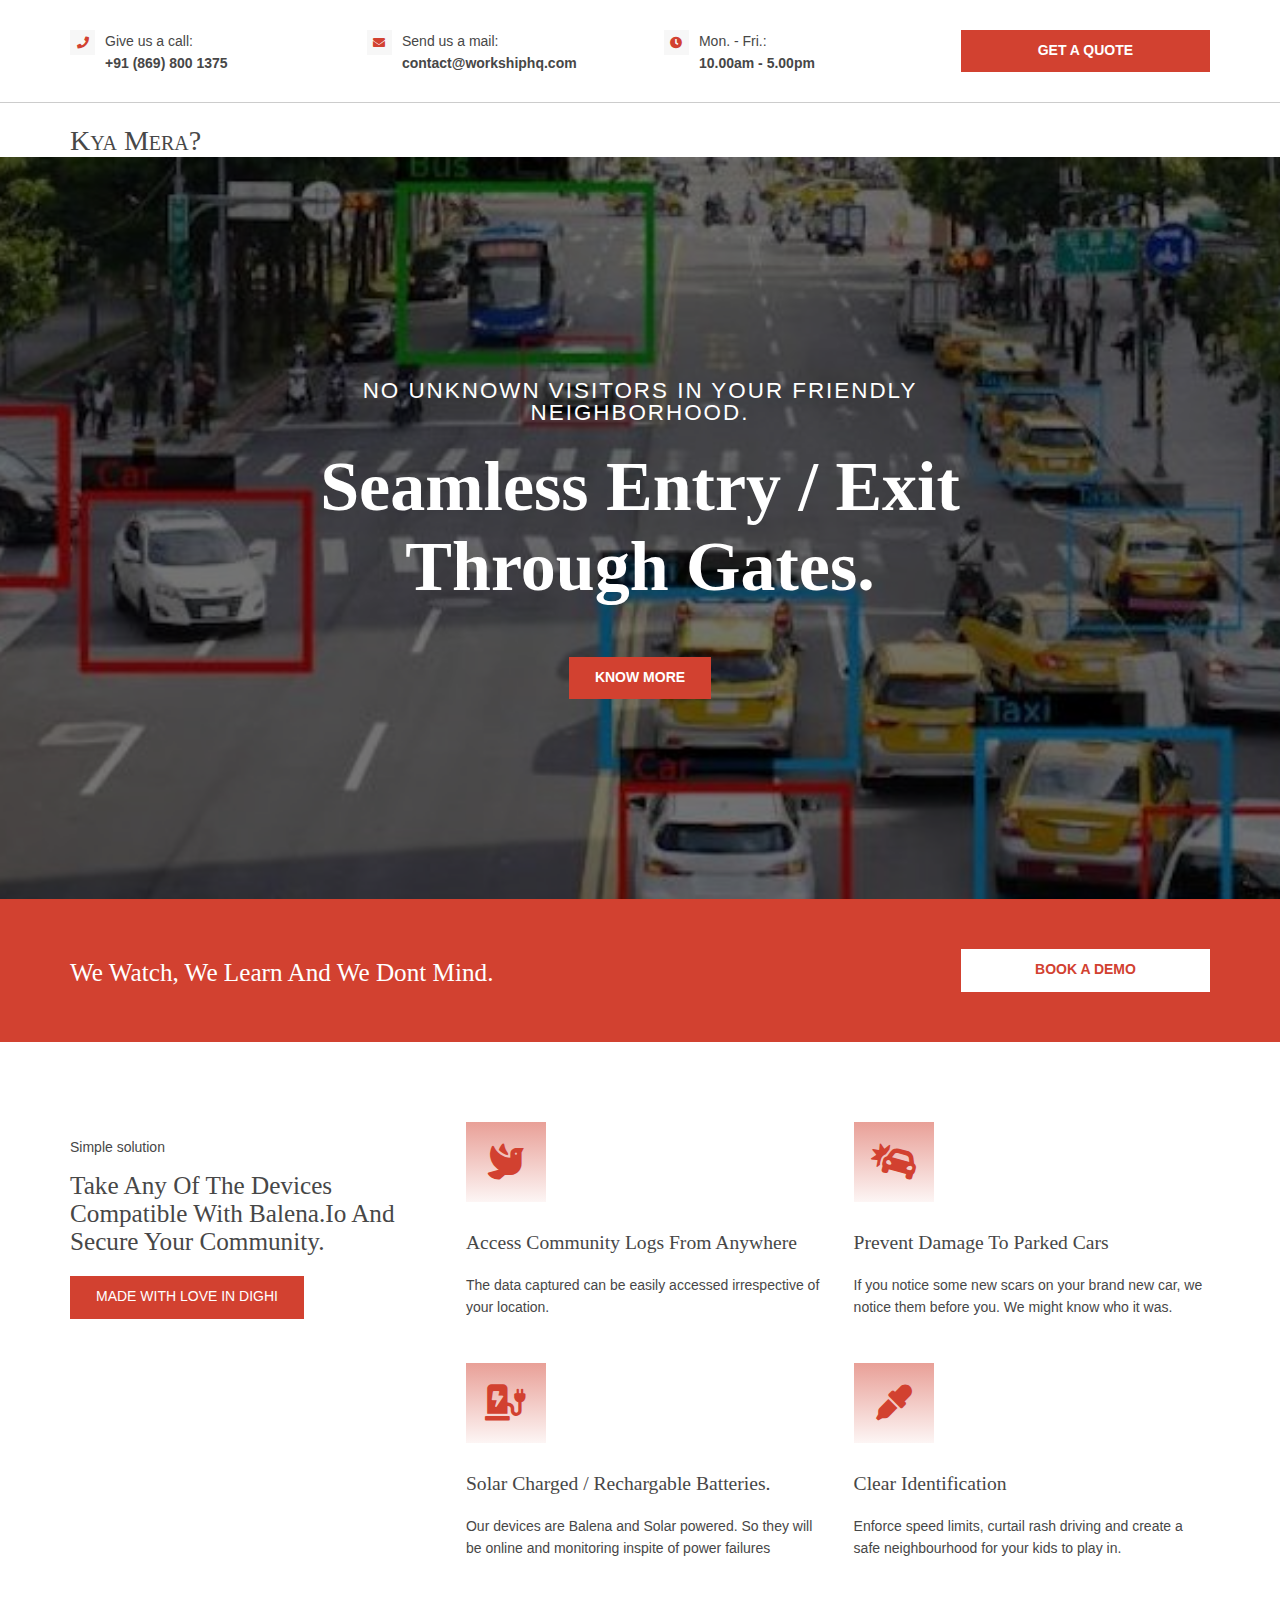
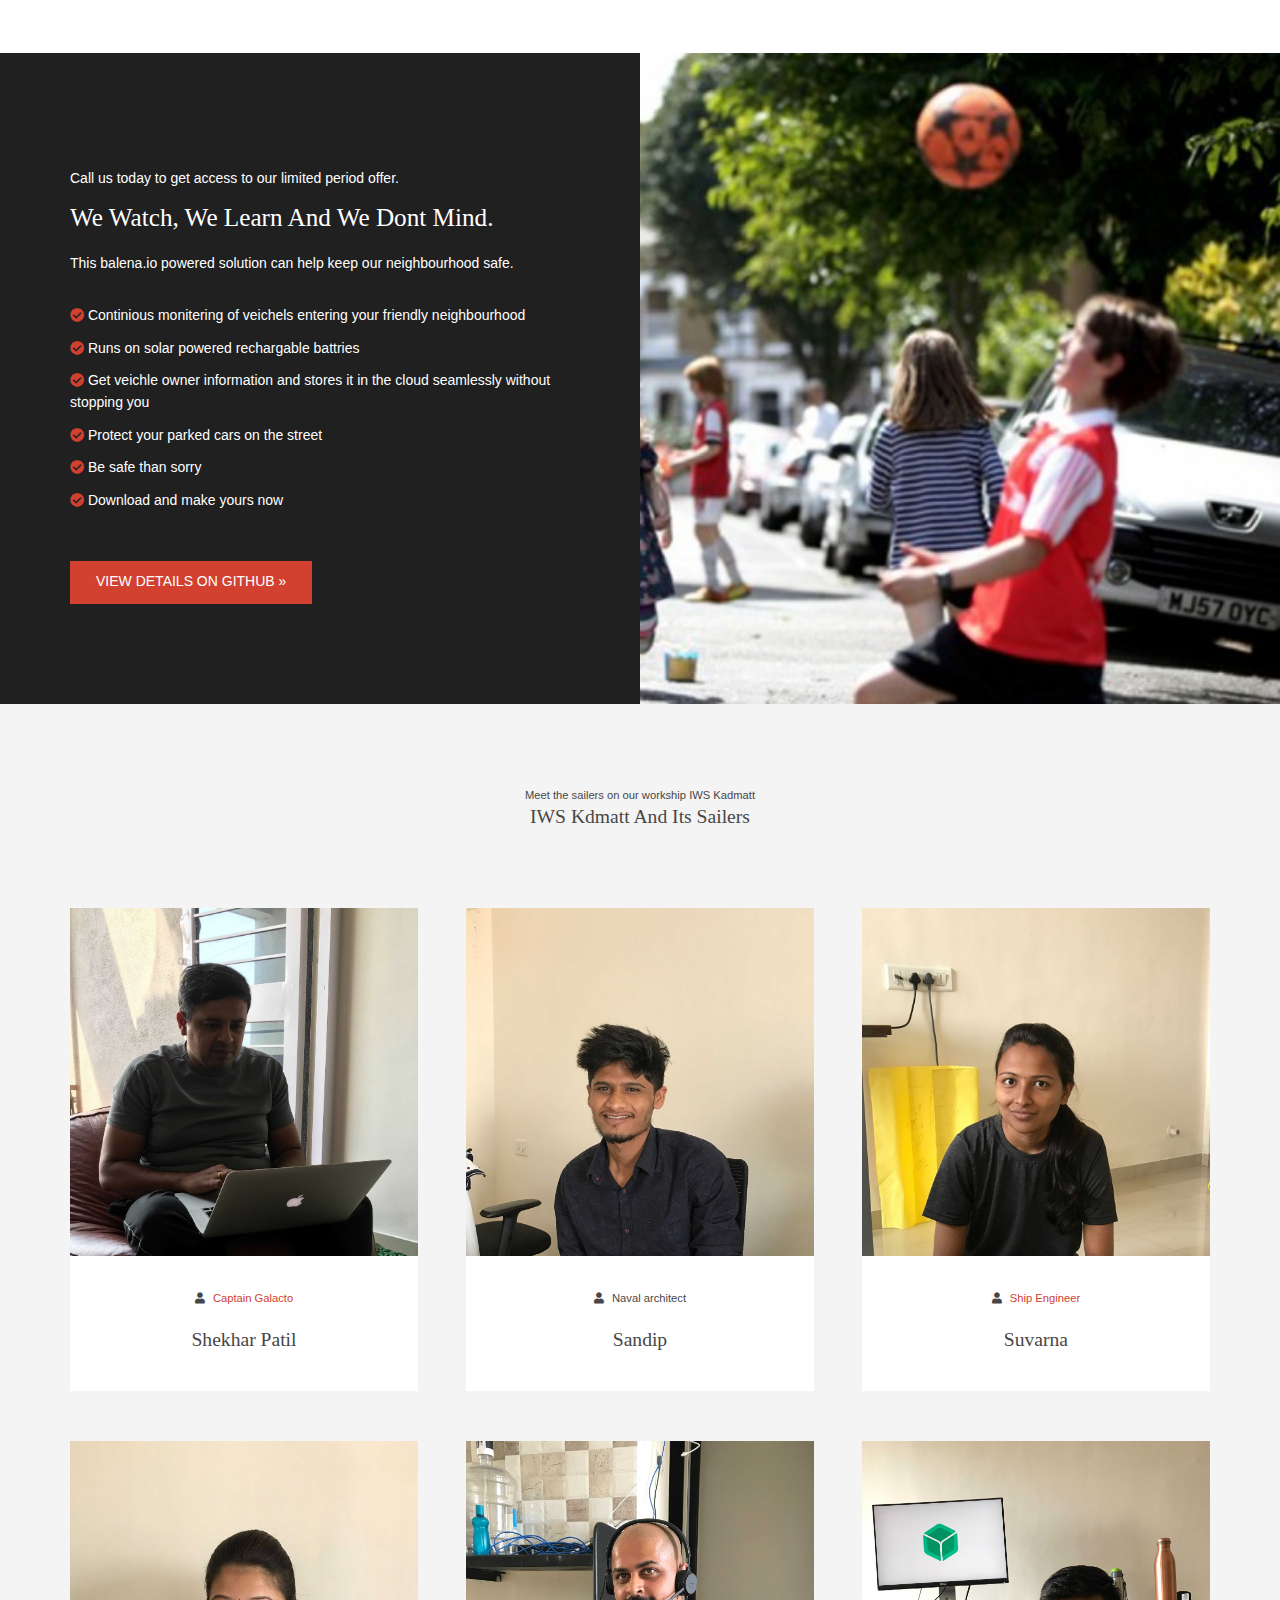
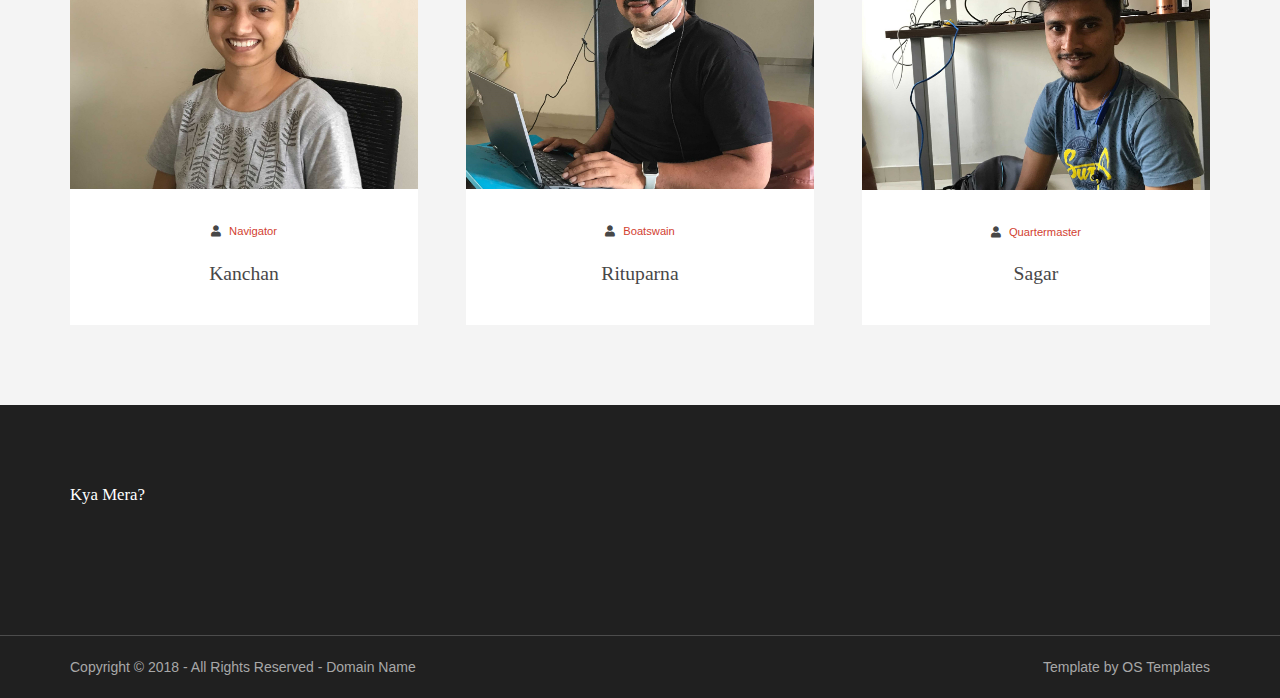
==== commit d86ba875: "final edits" ====
--- a/index.html
+++ b/index.html
@@ -7,10 +7,10 @@
 Licence: Free to use under our free template licence terms
 Licence URI: https://www.os-templates.com/template-terms
 -->
-<html lang="">
+<html lang="en">
 <!-- To declare your language - read more here: https://www.w3.org/International/questions/qa-html-language-declarations -->
 <head>
-<title>Pentwist</title>
+<title>Kya Mera?</title>
 <meta charset="utf-8">
 <meta name="viewport" content="width=device-width, initial-scale=1.0, maximum-scale=1.0, user-scalable=no">
 <link href="layout/styles/layout.css" rel="stylesheet" type="text/css" media="all">
@@ -24,13 +24,13 @@
     <!-- ################################################################################################ -->
     <ul class="nospace clear">
       <li class="one_quarter first">
-        <div class="block clear"><a href="#"><i class="fas fa-phone"></i></a> <span>Give us a call: <strong>+00 (123) 456 7890</strong></span></div>
+        <div class="block clear"><a href="#"><i class="fas fa-phone"></i></a> <span>Give us a call: <strong>+91 (869) 800 1375</strong></span></div>
       </li>
       <li class="one_quarter">
-        <div class="block clear"><a href="#"><i class="fas fa-envelope"></i></a> <span>Send us a mail: <strong>support@domain.com</strong></span></div>
+        <div class="block clear"><a href="#"><i class="fas fa-envelope"></i></a> <span>Send us a mail: <strong>contact@workshiphq.com</strong></span></div>
       </li>
       <li class="one_quarter">
-        <div class="block clear"><a href="#"><i class="fas fa-clock"></i></a> <span>Mon. - Sat.: <strong>08.00am - 18.00pm</strong></span></div>
+        <div class="block clear"><a href="#"><i class="fas fa-clock"></i></a> <span>Mon. - Fri.: <strong>10.00am - 5.00pm</strong></span></div>
       </li>
       <li class="one_quarter"><a class="btn" href="#"><strong>Get A Quote</strong></a></li>
     </ul>
@@ -44,19 +44,18 @@
   <header id="header" class="hoc clear">
     <div id="logo" class="fl_left"> 
       <!-- ################################################################################################ -->
-      <h1><a href="index.html">Pentwist</a></h1>
+      <h1><a href="index.html">Kya Mera?</a></h1>
       <!-- ################################################################################################ -->
     </div>
     <nav id="mainav" class="fl_right"> 
       <!-- ################################################################################################ -->
-      <ul class="clear">
+      <!-- <ul class="clear">
         <li class="active"><a href="index.html">Home</a></li>
         <li><a class="drop" href="#">Pages</a>
           <ul>
             <li><a href="pages/gallery.html">Gallery</a></li>
             <li><a href="pages/full-width.html">Full Width</a></li>
             <li><a href="pages/sidebar-left.html">Sidebar Left</a></li>
-            <li><a href="pages/sidebar-right.html">Sidebar Right</a></li>
             <li><a href="pages/basic-grid.html">Basic Grid</a></li>
             <li><a href="pages/font-icons.html">Font Icons</a></li>
           </ul>
@@ -77,7 +76,7 @@
         <li><a href="#">Link Text</a></li>
         <li><a href="#">Link Text</a></li>
         <li><a href="#">Link Text</a></li>
-      </ul>
+      </ul> -->
       <!-- ################################################################################################ -->
     </nav>
   </header>
@@ -85,13 +84,13 @@
 <!-- ################################################################################################ -->
 <!-- ################################################################################################ -->
 <!-- ################################################################################################ -->
-<div class="wrapper bgded overlay" style="background-image:url('images/demo/backgrounds/01.png');">
+<div class="wrapper bgded overlay" style="background-image:url('images/sur.jpg');">
   <div id="pageintro" class="hoc clear"> 
     <!-- ################################################################################################ -->
     <article>
-      <p>Leo suspendisse nec urna a arcu.</p>
-      <h3 class="heading">Lobortis gravida elementum ante non mi fusce</h3>
-      <footer><a class="btn" href="#"><strong>Euismod nullam</strong></a></footer>
+      <p>No unknown visitors in your friendly neighborhood.</p>
+      <h3 class="heading">Seamless entry / exit through gates.</h3>
+      <footer><a class="btn" href="#"><strong>Know more</strong></a></footer>
     </article>
     <!-- ################################################################################################ -->
   </div>
@@ -102,8 +101,8 @@
 <div class="wrapper coloured">
   <article class="hoc cta clear"> 
     <!-- ################################################################################################ -->
-    <h6 class="three_quarter first font-x2">Nulla nec libero phasellus nec dolor sed ornare semper</h6>
-    <footer class="one_quarter"><a class="btn" href="#"><strong>Ipsum vestibulum</strong></a></footer>
+    <h6 class="three_quarter first font-x2">We watch, we learn and we dont mind. </h6>
+    <footer class="one_quarter"><a class="btn" href="#"><strong>Book a demo</strong></a></footer>
     <!-- ################################################################################################ -->
   </article>
 </div>
@@ -116,27 +115,27 @@
     <!-- ################################################################################################ -->
     <section>
       <article class="one_third first">
-        <p>Ipsum primis in faucibus.</p>
-        <h6 class="heading font-x2">Orci luctus et ultrices posuere cubilia curae vestibulum diam nisi dapibus a tincidunt eu ultricies in nunc proin</h6>
-        <footer><a class="btn" href="#">Auctor justo ac</a></footer>
+        <p>Simple solution</p>
+        <h6 class="heading font-x2">Take any of the devices compatible with Balena.io and secure your community. </h6>
+        <footer><a class="btn" href="#">made with love in Dighi</a></footer>
       </article>
       <div class="two_third">
         <ul class="nospace group">
           <li class="one_half first btmspace-30"><a href="#"><i class="icon btmspace-30 fas fa-dove"></i></a>
-            <h6 class="heading">Sem aenean laoreet ipsum</h6>
-            <p>Consectetuer lacus fusce nec augue ut dui dui viverra ac vulputate scelerisque viverra molestie tortor vivamus ut.</p>
+            <h6 class="heading">Access community logs from anywhere</h6>
+            <p>The data captured can be easily accessed irrespective of your location.</p>
           </li>
           <li class="one_half btmspace-30"><a href="#"><i class="icon btmspace-30 fas fa-car-crash"></i></a>
-            <h6 class="heading">Lacus sit amet arcu porta</h6>
-            <p>Tempus aenean purus enim euismod nec scelerisque a fringilla et mauris morbi at sapien non enim blandit interdum.</p>
+            <h6 class="heading">Prevent damage to parked cars</h6>
+            <p>If you notice some new scars on your brand new car, we notice them before you. We might know who it was.</p>
           </li>
           <li class="one_half first"><a href="#"><i class="icon btmspace-30 fas fa-charging-station"></i></a>
-            <h6 class="heading">Morbi posuere phasellus ante</h6>
-            <p>Phasellus a risus cras vel odio donec ornare morbi odio in non magna vel diam rutrum elementum aliquam eget nunc.</p>
+            <h6 class="heading">Solar charged / rechargable batteries.</h6>
+            <p>Our devices are Balena and Solar powered. So they will be online and monitoring inspite of power failures</p>
           </li>
           <li class="one_half last"><a href="#"><i class="icon btmspace-30 fas fa-eye-dropper"></i></a>
-            <h6 class="heading">Vestibulum vehicula neque et</h6>
-            <p>Ornare congue lacus nisi pharetra nisl a pharetra urna metus vel nunc nulla nunc metus tempor vitae consectetuer.</p>
+            <h6 class="heading">Clear identification</h6>
+            <p>Enforce speed limits, curtail rash driving and create a safe neighbourhood for your kids to play in.</p>
           </li>
         </ul>
       </div>
@@ -149,22 +148,22 @@
 <!-- ################################################################################################ -->
 <!-- ################################################################################################ -->
 <!-- ################################################################################################ -->
-<div class="wrapper bgded" style="background-image:url('images/demo/backgrounds/01.png');">
+<div class="wrapper bgded" style="background-image:url('images/kidss.jpg');">
   <div class="hoc split clear">
     <section> 
       <!-- ################################################################################################ -->
-      <p>Vel porttitor eu diam donec.</p>
-      <h6 class="heading font-x2">Dolor nisl ultrices ac euismod</h6>
-      <p class="btmspace-30">Eu rutrum sed tortor integer vitae felis vel magna posuere vestibulum pellentesque ullamcorper odio sed tempus sodales.</p>
+      <p>Call us today to get access to our limited period offer.</p>
+      <h6 class="heading font-x2">We Watch, We Learn And We Dont Mind.</h6>
+      <p class="btmspace-30">This balena.io powered solution can help keep our neighbourhood safe.</p>
       <ul class="nospace btmspace-50">
-        <li class="btmspace-10"><i class="fas fa-check-circle"></i> Justo lectus faucibus neque a mollis</li>
-        <li class="btmspace-10"><i class="fas fa-check-circle"></i> Augue arcu at pede mauris ac erat sit</li>
-        <li class="btmspace-10"><i class="fas fa-check-circle"></i> Amet eros volutpat mollis pellentesque</li>
-        <li class="btmspace-10"><i class="fas fa-check-circle"></i> Justo suspendisse potenti nam condimentum</li>
-        <li class="btmspace-10"><i class="fas fa-check-circle"></i> Mi id magna aenean vulputate morbi elit</li>
-        <li><i class="fas fa-check-circle"></i> Nunc molestie at ultrices eu eleifend</li>
+        <li class="btmspace-10"><i class="fas fa-check-circle"></i> Continious monitering of veichels entering your friendly neighbourhood</li>
+        <li class="btmspace-10"><i class="fas fa-check-circle"></i> Runs on solar powered rechargable battries</li>
+        <li class="btmspace-10"><i class="fas fa-check-circle"></i> Get veichle owner information and stores it in the cloud seamlessly without stopping you</li>
+        <li class="btmspace-10"><i class="fas fa-check-circle"></i> Protect your parked cars on the street</li>
+        <li class="btmspace-10"><i class="fas fa-check-circle"></i> Be safe than sorry</li>
+        <li><i class="fas fa-check-circle"></i> Download and make yours now</li>
       </ul>
-      <footer><a class="btn" href="#">View Details &raquo;</a></footer>
+      <footer><a class="btn" href="#">View Details on Github &raquo;</a></footer>
       <!-- ################################################################################################ -->
     </section>
   </div>
@@ -172,85 +171,7 @@
 <!-- ################################################################################################ -->
 <!-- ################################################################################################ -->
 <!-- ################################################################################################ -->
-<div class="wrapper row3">
-  <section id="services" class="hoc container clear"> 
-    <!-- ################################################################################################ -->
-    <div class="sectiontitle">
-      <p class="nospace font-xs">Eu lorem vestibulum tincidunt in</p>
-      <h6 class="heading">Nec tellus quis urna condimentum</h6>
-    </div>
-    <ul class="nospace group grid-3">
-      <li class="one_third">
-        <article>
-          <h6 class="heading"><a href="#"><i class="fas fa-feather-alt"></i></a> Scelerisque integer ac</h6>
-          <p>Ac consequat vulputate mauris orci pretium eros ac tincidunt lectus lacus quis libero vivamus ligula augue sagittis vel molestie.</p>
-          <footer><a href="#">Read More</a></footer>
-        </article>
-      </li>
-      <li class="one_third">
-        <article>
-          <h6 class="heading"><a href="#"><i class="fas fa-church"></i></a> Elit suspendisse erat</h6>
-          <p>Non condimentum at nulla vestibulum nisl donec id libero fusce in nisl ut elit ultrices hendrerit etiam adipiscing ante nec nibh.</p>
-          <footer><a href="#">Read More</a></footer>
-        </article>
-      </li>
-      <li class="one_third">
-        <article>
-          <h6 class="heading"><a href="#"><i class="fas fa-tshirt"></i></a> Proin tincidunt venenatis</h6>
-          <p>Proin consectetuer turpis quis malesuada scelerisque justo lorem porta enim nec interdum quam felis et libero aliquam ultrices.</p>
-          <footer><a href="#">Read More</a></footer>
-        </article>
-      </li>
-      <li class="one_third">
-        <article>
-          <h6 class="heading"><a href="#"><i class="fas fa-spa"></i></a> Massa aenean vehicula</h6>
-          <p>Aliquam erat volutpat suspendisse viverra placerat nisi fusce cursus dapibus ligula vestibulum lobortis donec mi odio vehicula vel.</p>
-          <footer><a href="#">Read More</a></footer>
-        </article>
-      </li>
-      <li class="one_third">
-        <article>
-          <h6 class="heading"><a href="#"><i class="fas fa-lightbulb"></i></a> Et neque morbi tincidunt</h6>
-          <p>Euismod vel suscipit at velit sed eget lectus vitae augue feugiat elementum integer sem erat sodales vel tempor sed placerat id.</p>
-          <footer><a href="#">Read More</a></footer>
-        </article>
-      </li>
-      <li class="one_third">
-        <article>
-          <h6 class="heading"><a href="#"><i class="fas fa-diagnoses"></i></a> Suspendisse luctus dolor</h6>
-          <p>Quam etiam blandit nunc massa metus euismod non porta nec adipiscing a leo nulla quam aliquam vel tellus praesent ultricies augue.</p>
-          <footer><a href="#">Read More</a></footer>
-        </article>
-      </li>
-    </ul>
-    <!-- ################################################################################################ -->
-  </section>
-</div>
-<!-- ################################################################################################ -->
-<!-- ################################################################################################ -->
-<!-- ################################################################################################ -->
-<div class="bgded overlay" style="background-image:url('images/demo/backgrounds/01.png');">
-  <article class="hoc container clear"> 
-    <!-- ################################################################################################ -->
-    <div class="sectiontitle">
-      <p class="nospace font-xs">Eu metus suspendisse ut ligula</p>
-      <h6 class="heading">Proin dui mauris facilisis</h6>
-    </div>
-    <figure id="points" class="group">
-      <ul class="nospace group">
-        <li><i class="fas fa-check-circle"></i> Dolor semper massa nam</li>
-        <li><i class="fas fa-check-circle"></i> Est sed massa felis semper</li>
-        <li><i class="fas fa-check-circle"></i> Quis ullamcorper sit amet</li>
-        <li><i class="fas fa-check-circle"></i> Aliquam id turpis nullam</li>
-        <li><i class="fas fa-check-circle"></i> Scelerisque in interdum</li>
-        <li><i class="fas fa-check-circle"></i> Laoreet arcu phasellus</li>
-        <li><i class="fas fa-check-circle"></i> Sollicitudin volutpat</li>
-        <li><i class="fas fa-check-circle"></i> Nulla etiam auctor lectus</li>
-      </ul>
-    </figure>
-    <!-- ################################################################################################ -->
-  </article>
-</div>
+
 <!-- ################################################################################################ -->
 <!-- ################################################################################################ -->
 <!-- ################################################################################################ -->
@@ -258,58 +179,77 @@
   <section class="hoc container clear"> 
     <!-- ################################################################################################ -->
     <div class="sectiontitle">
-      <p class="nospace font-xs">Ut mollis pharetra nisi lorem vulputate</p>
-      <h6 class="heading">Diam eget sagittis magna velit</h6>
+      <p class="nospace font-xs">Meet the sailers on our workship IWS Kadmatt</p>
+      <h6 class="heading">IWS Kdmatt and its Sailers</h6>
     </div>
     <ul id="latest" class="nospace group grid-3">
       <li class="one_third">
         <article>
-          <figure><a class="imgover" href="#"><img src="images/demo/348x261.png" alt=""></a></figure>
-          <div class="excerpt">
-            <ul class="nospace meta clear">
-              <li><i class="fas fa-user"></i> <a href="#">Admin</a></li>
-              <li>
-                <time datetime="2045-04-06T08:15+00:00">06 Apr 2045</time>
-              </li>
-            </ul>
-            <h6 class="heading">Sed nisi nullam vitae</h6>
-            <p>Ipsum fusce a arcu nulla dolor pellentesque imperdiet sagittis lacinia velit donec eleifend dignissim erat morbi.</p>
-            <footer><a href="#">Read More</a></footer>
-          </div>
-        </article>
-      </li>
-      <li class="one_third">
-        <article>
-          <figure><a class="imgover" href="#"><img src="images/demo/348x261.png" alt=""></a></figure>
-          <div class="excerpt">
-            <ul class="nospace meta clear">
-              <li><i class="fas fa-user"></i> <a href="#">Admin</a></li>
-              <li>
-                <time datetime="2045-04-05T08:15+00:00">05 Apr 2045</time>
-              </li>
-            </ul>
-            <h6 class="heading">Sagittis mauris nulla</h6>
-            <p>Ultricies pede id eros pellentesque habitant morbi tristique senectus et netus et malesuada fames ac turpis.</p>
-            <footer><a href="#">Read More</a></footer>
-          </div>
-        </article>
-      </li>
-      <li class="one_third">
-        <article>
-          <figure><a class="imgover" href="#"><img src="images/demo/348x261.png" alt=""></a></figure>
-          <div class="excerpt">
-            <ul class="nospace meta clear">
-              <li><i class="fas fa-user"></i> <a href="#">Admin</a></li>
-              <li>
-                <time datetime="2045-04-04T08:15+00:00">04 Apr 2045</time>
-              </li>
-            </ul>
-            <h6 class="heading">Egestas donec augue</h6>
-            <p>Sed nunc rutrum egestas suspendisse ultrices ipsum non nisi mauris felis nibh placerat nec feugiat vel vestibulum.</p>
-            <footer><a href="#">Read More</a></footer>
-          </div>
-        </article>
-      </li>
+          <figure><a class="imgover" href="#"><img src="images/shekhar.jpg" alt=""></a></figure>
+          <div class="excerpt">
+            <ul class="nospace meta clear">
+              <li><i class="fas fa-user"></i> <a href="#">Captain Galacto</a></li>
+            </ul>
+            <h6 class="heading">Shekhar Patil</h6>
+          </div>
+        </article>
+      </li>
+      <li class="one_third">
+        <article>
+          <figure><a class="imgover" href="#"><img src="images/sandip.jpg" alt=""></a></figure>
+          <div class="excerpt">
+            <ul class="nospace meta clear">
+              <li><i class="fas fa-user"></i> Naval architect <a href="#"></a></li>
+            </ul>
+            <h6 class="heading">Sandip</h6>
+          </div>
+        </article>
+      </li>
+      <li class="one_third">
+        <article>
+          <figure><a class="imgover" href="#"><img src="images/Suvarna.jpg" alt=""></a></figure>
+          <div class="excerpt">
+            <ul class="nospace meta clear">
+              <li><i class="fas fa-user"></i> <a href="#">Ship Engineer</a></li>
+            </ul>
+            <h6 class="heading">Suvarna</h6>
+          </div>
+        </article>
+      </li>
+      <li class="one_third">
+        <article>
+          <figure><a class="imgover" href="#"><img src="images/kanchan.jpg" alt=""></a></figure>
+          <div class="excerpt">
+            <ul class="nospace meta clear">
+              <li><i class="fas fa-user"></i> <a href="#">Navigator</a></li>
+            </ul>
+            <h6 class="heading">Kanchan</h6>
+          </div>
+        </article>
+      </li>
+      <li class="one_third">
+        <article>
+          <figure><a class="imgover" href="#"><img src="images/ritu.jpg" alt=""></a></figure>
+          <div class="excerpt">
+            <ul class="nospace meta clear">
+              <li><i class="fas fa-user"></i> <a href="#">Boatswain</a></li>
+            </ul>
+            <h6 class="heading">Rituparna</h6>
+          </div>
+        </article>
+      </li>
+      <li class="one_third">
+        <article>
+          <figure><a class="imgover" href="#"><img src="images/sagar.jpg" alt=""></a></figure>
+          <div class="excerpt">
+            <ul class="nospace meta clear">
+              <li><i class="fas fa-user"></i> <a href="#">Quartermaster</a></li>
+            </ul>
+            <h6 class="heading">Sagar</h6>
+          </div>
+        </article>
+      </li>
+
     </ul>
     <!-- ################################################################################################ -->
   </section>
@@ -321,53 +261,12 @@
   <footer id="footer" class="hoc clear"> 
     <!-- ################################################################################################ -->
     <div class="one_quarter first">
-      <h6 class="heading">Pentwist</h6>
+      <h6 class="heading">Kya Mera?</h6>
       <nav>
-        <ul class="nospace linklist">
-          <li><a href="#">About</a></li>
-          <li><a href="#">Terms</a></li>
-          <li><a href="#">Privacy</a></li>
-          <li><a href="#">Cookies</a></li>
-          <li><a href="#">Disclaimer</a></li>
-        </ul>
+      
       </nav>
     </div>
-    <div class="one_quarter">
-      <h6 class="heading">Interdum augue ut diam</h6>
-      <p class="nospace btmspace-15">Velit laoreet et scelerisque facilisis lacinia ut sapien in vehicula.</p>
-      <form action="#" method="post">
-        <fieldset>
-          <legend>Newsletter:</legend>
-          <input class="btmspace-15" type="text" value="" placeholder="Name">
-          <input class="btmspace-15" type="text" value="" placeholder="Email">
-          <button class="btn" type="submit" value="submit">Submit</button>
-        </fieldset>
-      </form>
-    </div>
-    <div class="one_quarter">
-      <h6 class="heading">Elementum ligula sed</h6>
-      <ul class="nospace linklist">
-        <li><a href="#">Feugiat odio a est</a></li>
-        <li><a href="#">Ipsum eleifend elementum nullam</a></li>
-        <li><a href="#">Vitae ligula etiam ante lectus</a></li>
-        <li><a href="#">Venenatis at auctor in</a></li>
-        <li><a href="#">Erat volutpat nulla elementum</a></li>
-      </ul>
-    </div>
-    <div class="one_quarter last">
-      <h6 class="heading">Lobortis ac velit aliquam</h6>
-      <ul class="nospace clear latestimg">
-        <li><a class="imgover" href="#"><img src="images/demo/100x100.png" alt=""></a></li>
-        <li><a class="imgover" href="#"><img src="images/demo/100x100.png" alt=""></a></li>
-        <li><a class="imgover" href="#"><img src="images/demo/100x100.png" alt=""></a></li>
-        <li><a class="imgover" href="#"><img src="images/demo/100x100.png" alt=""></a></li>
-        <li><a class="imgover" href="#"><img src="images/demo/100x100.png" alt=""></a></li>
-        <li><a class="imgover" href="#"><img src="images/demo/100x100.png" alt=""></a></li>
-        <li><a class="imgover" href="#"><img src="images/demo/100x100.png" alt=""></a></li>
-        <li><a class="imgover" href="#"><img src="images/demo/100x100.png" alt=""></a></li>
-        <li><a class="imgover" href="#"><img src="images/demo/100x100.png" alt=""></a></li>
-      </ul>
-    </div>
+ 
     <!-- ################################################################################################ -->
   </footer>
 </div>
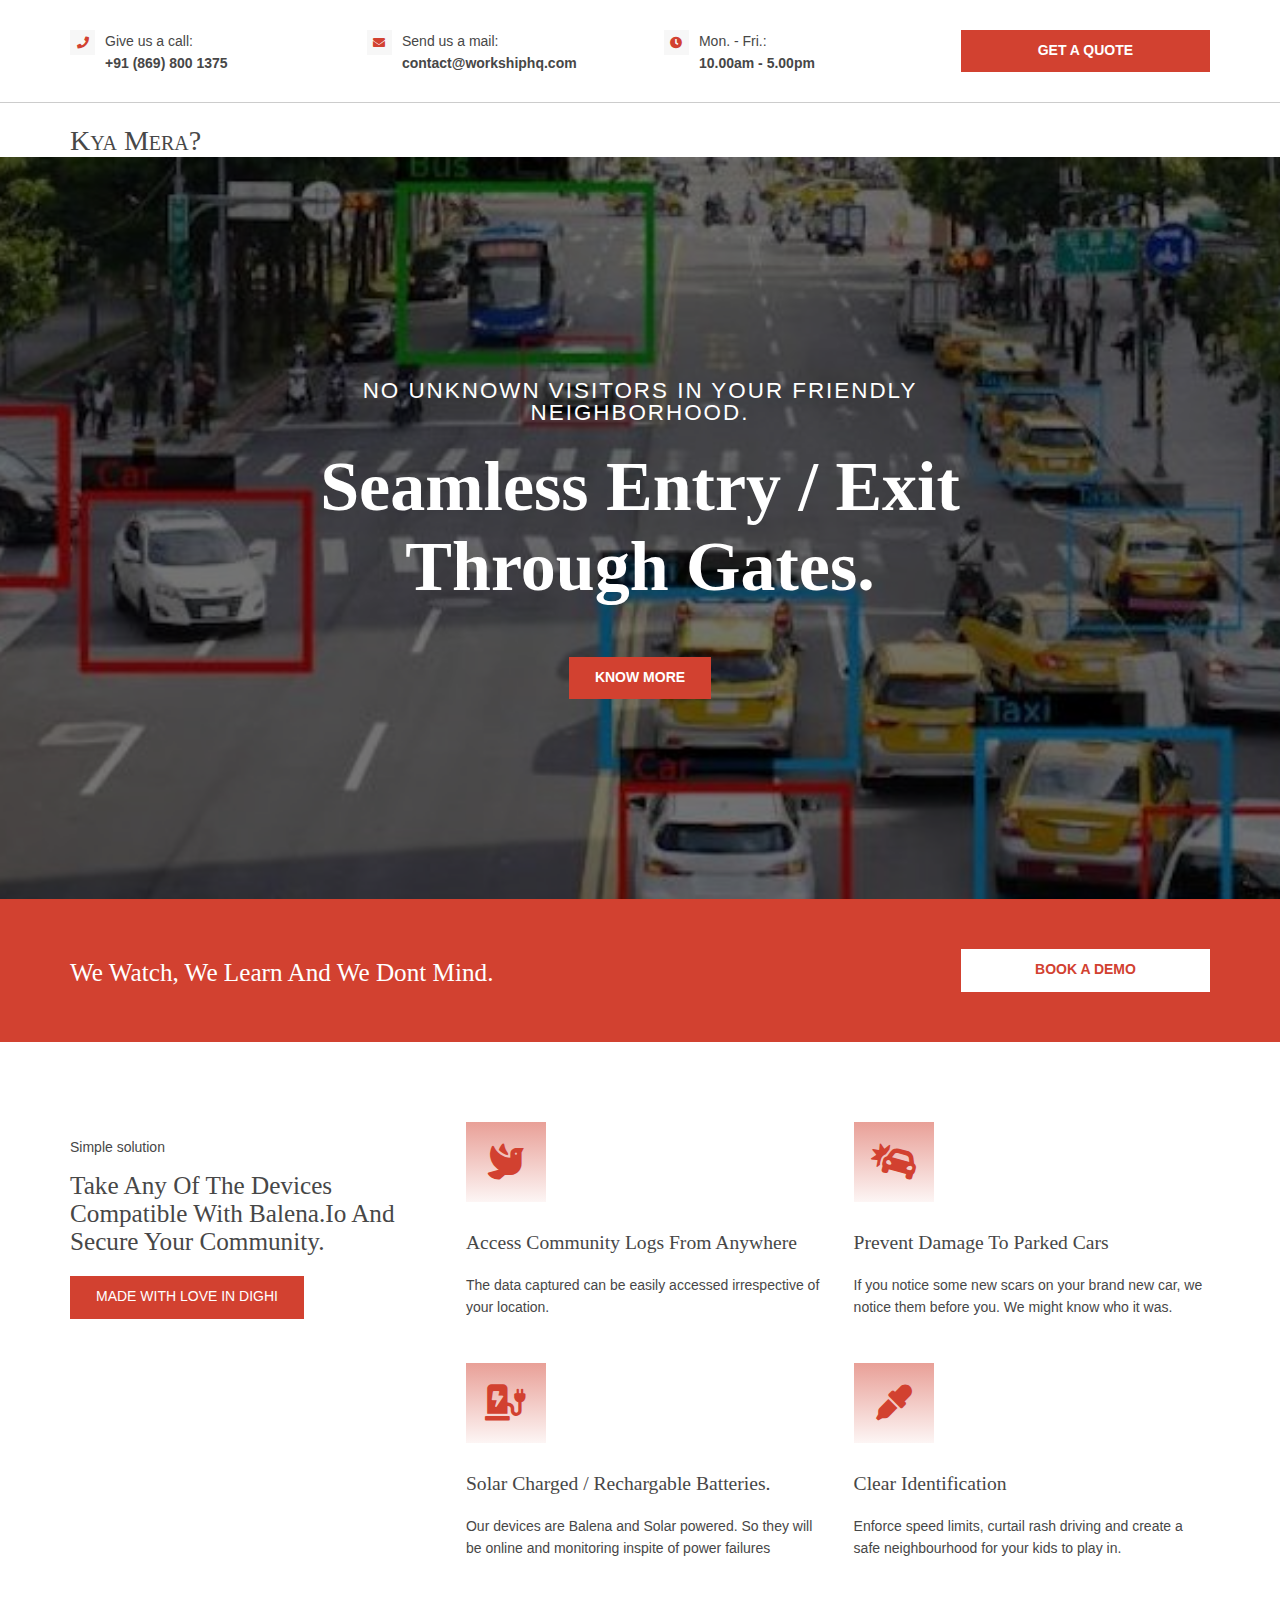
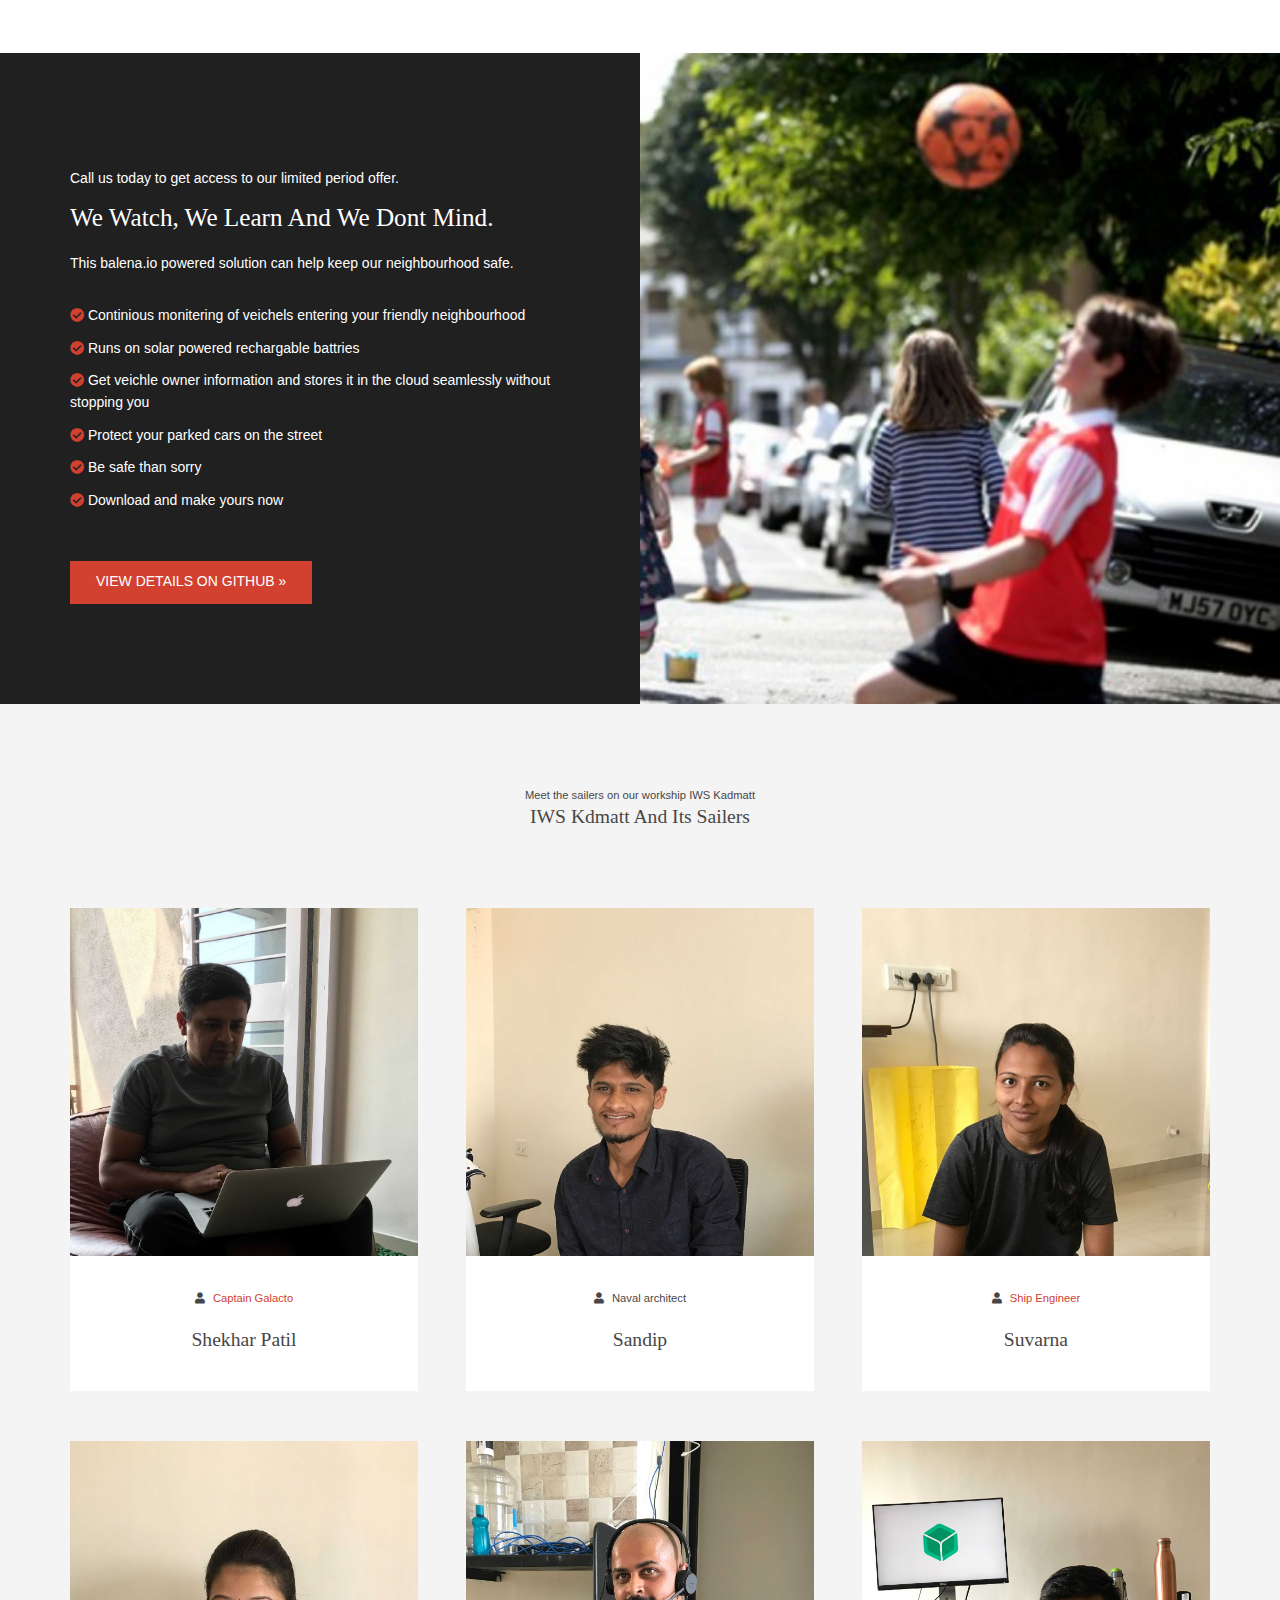
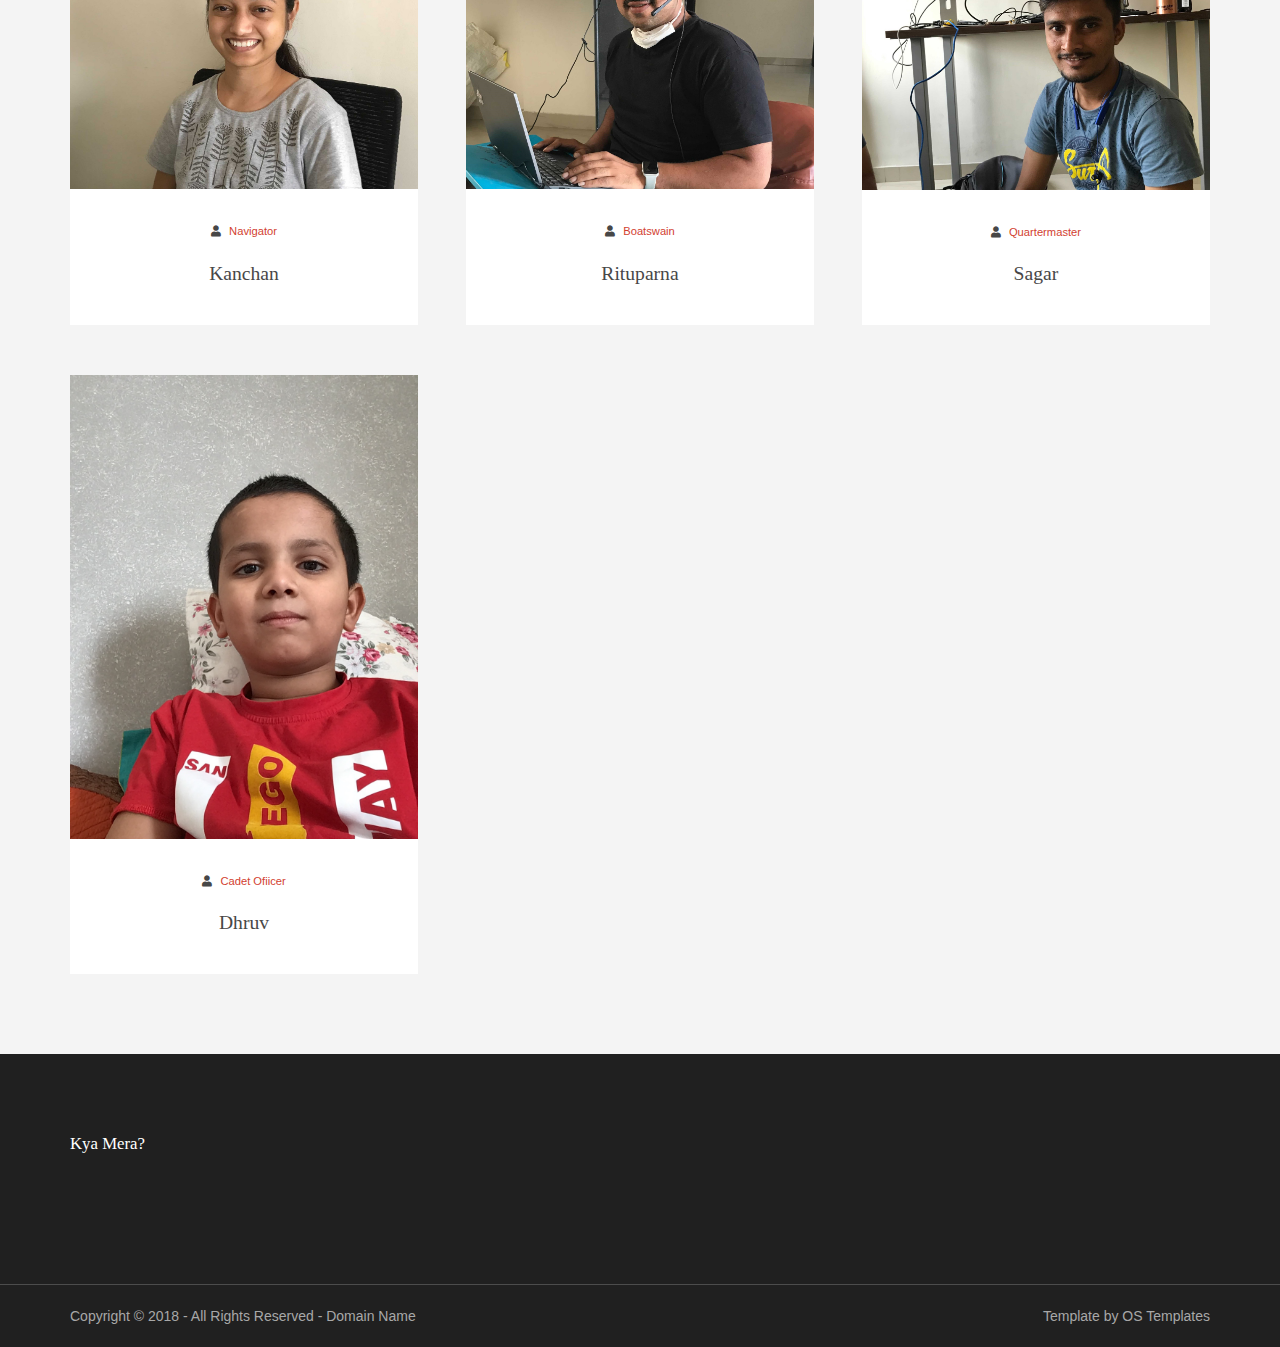
==== commit 71821fe2: "adding team member - dhruv" ====
--- a/index.html
+++ b/index.html
@@ -249,7 +249,17 @@
           </div>
         </article>
       </li>
-
+      <li class="one_third">
+        <article>
+          <figure><a class="imgover" href="#"><img src="images/Dhruv.png" alt=""></a></figure>
+          <div class="excerpt">
+            <ul class="nospace meta clear">
+              <li><i class="fas fa-user"></i> <a href="#">Cadet Ofiicer</a></li>
+            </ul>
+            <h6 class="heading">Dhruv</h6>
+          </div>
+        </article>
+      </li>
     </ul>
     <!-- ################################################################################################ -->
   </section>
